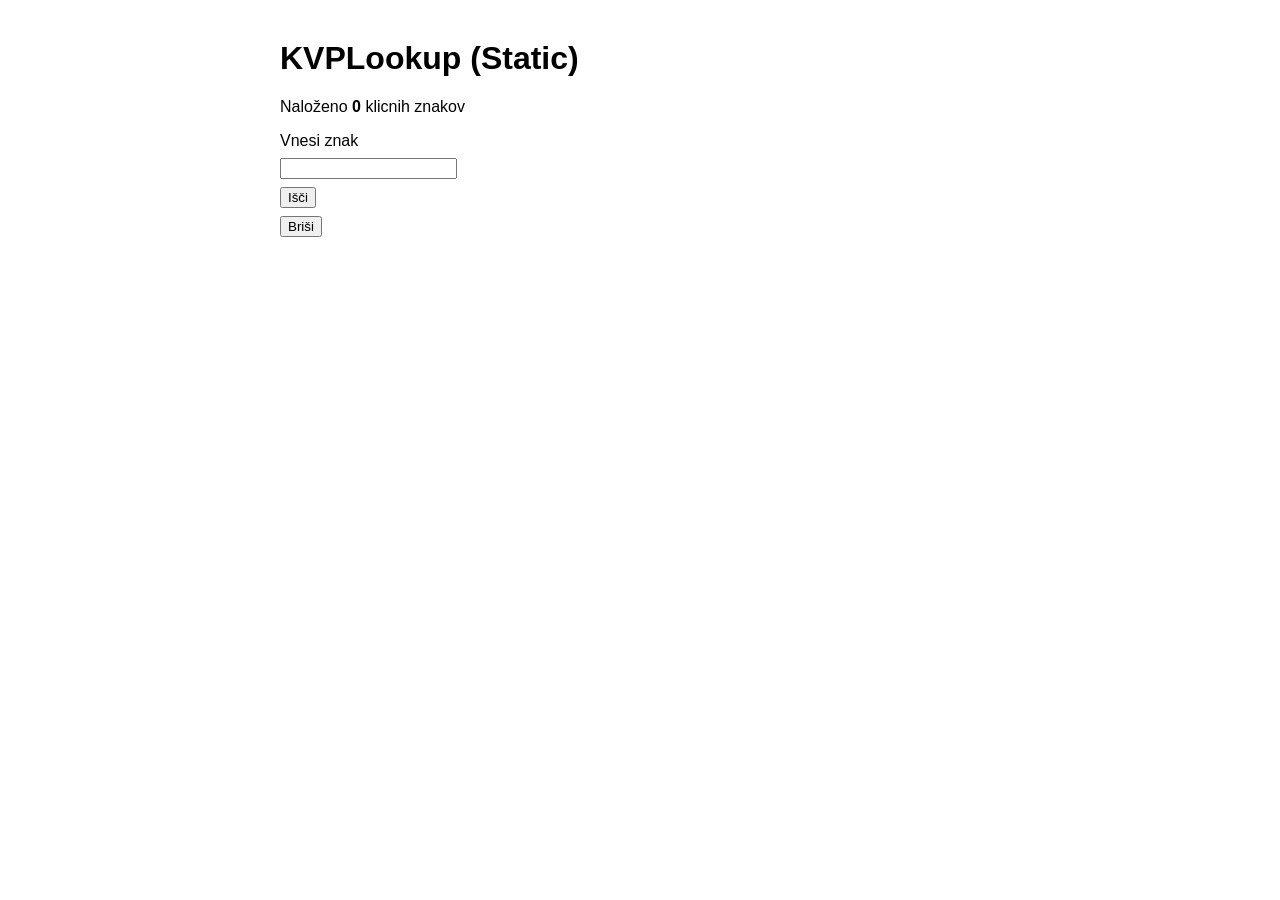
==== index.html @ 3e84bf03 "Fix HTML entity encoding in index.html" ====
<!doctype html>
<html lang="en">
<head>
  <meta charset="utf-8">
  <meta name="viewport" content="width=device-width,initial-scale=1">
  <title>KVP Lookup (Static)</title>
  <style>
    body { font-family: Arial, Helvetica, sans-serif; max-width: 720px; margin: 40px auto; padding: 0 16px; }
    label, input, button { display:block; margin: 8px 0; }
    .controls { margin-top: 8px; }
    .controls button { margin-right: 8px; }
    .result { margin-top: 16px; padding: 12px; border-radius:6px; }
    .found { background:#e6ffed; border:1px solid #b7f0c6; }
    .notfound { background:#fff0f0; border:1px solid #f1b2b2; }
    .small { font-size: 0.9rem; color: #555; }
  </style>
</head>
<body>
  <h1>KVPLookup (Static)</h1>
  <p clas="small">Naloženo <strong><span id="count">0</span></strong> klicnih znakov</p>

  <form id="lookupForm">
    <label for="callsign">Vnesi znak</label>
    <input id="callsign" name="callsign" autocomplete="off" required />
    <div class="controls">
      <button type="submit">Išči</button>
      <button type="button" id="clearBtn">Briši</button>
    </div>
  </form>

  <div id="output" aria-live="polite"></div>

  <script>
    // Load callsigns.json and build a lookup map
    const CALLSIGN_MAP = Object.create(null);
    async function loadCallsigns() {
      try {
        const res = await fetch('callsigns.json', {cache: 'no-store'});
        if (!res.ok) throw new Error('Failed to load callsigns.json: ' + res.status);
        const data = await res.json();
        data.forEach(item => {
          const cs = (item.callsign || '').trim().toUpperCase();
          if (cs) CALLSIGN_MAP[cs] = item.year;
        });
        // optionally signal ready
        const countEl = document.getElementById('count');
        if (countEl) countEl.TextContent = Object.keys(CALLSIGN_MAP).length.toString();
        console.log('Loaded', Object.keys(CALLSIGN_MAP).length, 'callsigns');
      } catch (err) {
        console.error(err);
        const output = document.getElementById('output');
        output.innerHTML = `<div class="result notfound">Unable to load callsigns.json: ${err.message}</div>`;
        const countEl = document.getElementById('count');
        if(countEl) countEl.textContent = '0';
      }
    }

    loadCallsigns();

    const form = document.getElementById('lookupForm');
    const output = document.getElementById('output');

    form.addEventListener('submit', (e) => {
      e.preventDefault();
      output.textContent = '';
      const cs = document.getElementById('callsign').value.trim();
      if (!cs) return;

      const lookup = cs.toUpperCase();
      let year = CALLSIGN_MAP[lookup];
      if (year === undefined) {
        // normalization: remove slashes and dashes
        const alt = lookup.replace(/\//g, '').replace(/-/g, '');
        year = CALLSIGN_MAP[alt];
      }

      if (year !== undefined) {
        output.innerHTML = `<div class="result found">Našel: <strong>${cs}</strong> — Letnica: <strong>${year}</strong></div>`;
      } else {
        output.innerHTML = `<div class="result notfound">Not Found: <strong>${cs}</strong></div>`;
      }
    });

    document.getElementById('clearBtn').addEventListener('click', function () {
      document.getElementById('callsign').value = '';
      output.textContent = '';
      document.getElementById('callsign').focus();
    });

    // If the page is opened with ?callsign=..., populate and lookup
    (function checkQuery() {
      try {
        const params = new URLSearchParams(location.search);
        const cs = params.get('callsign');
        if (cs) {
          document.getElementById('callsign').value = cs;
          // wait a tick to ensure map is loaded
          setTimeout(()=> document.getElementById('lookupForm').dispatchEvent(new Event('submit')) , 250);
        }
      } catch(e){/* ignore */}
    })();
  </script>
</body>
</html>
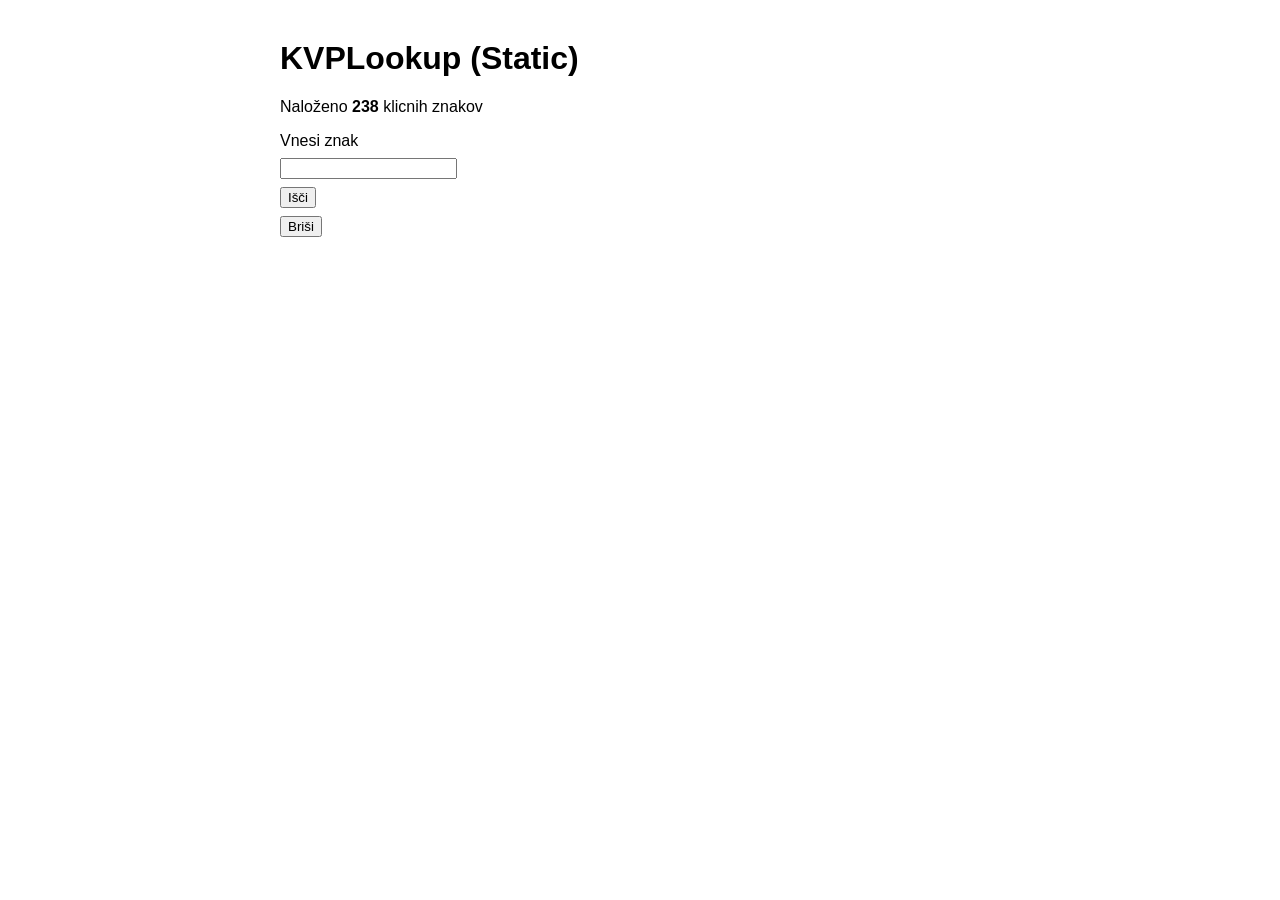
==== commit b0244243: "Fix HTML encoding issues in index.html" ====
--- a/index.html
+++ b/index.html
@@ -44,7 +44,7 @@
         });
         // optionally signal ready
         const countEl = document.getElementById('count');
-        if (countEl) countEl.TextContent = Object.keys(CALLSIGN_MAP).length.toString();
+        if (countEl) countEl.textContent = Object.keys(CALLSIGN_MAP).length;
         console.log('Loaded', Object.keys(CALLSIGN_MAP).length, 'callsigns');
       } catch (err) {
         console.error(err);
@@ -105,3 +105,4 @@
 
 
 
+
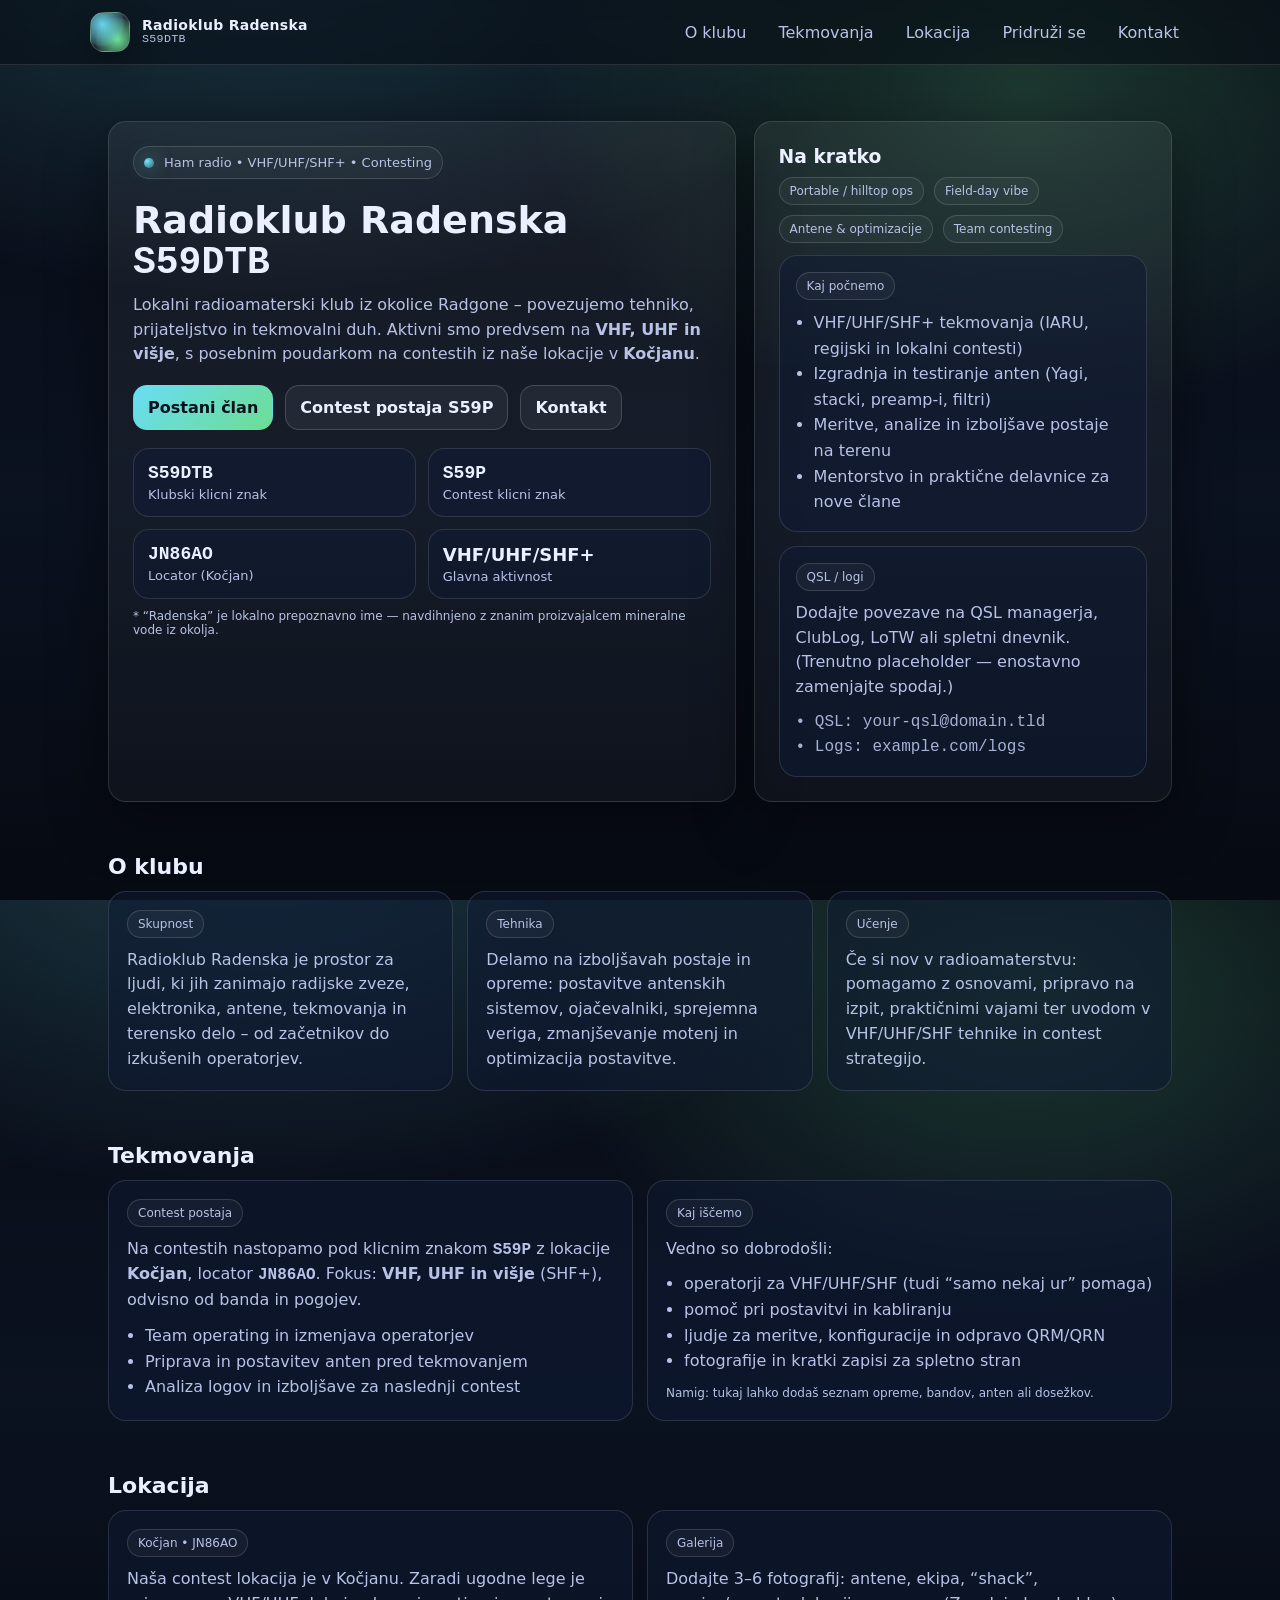
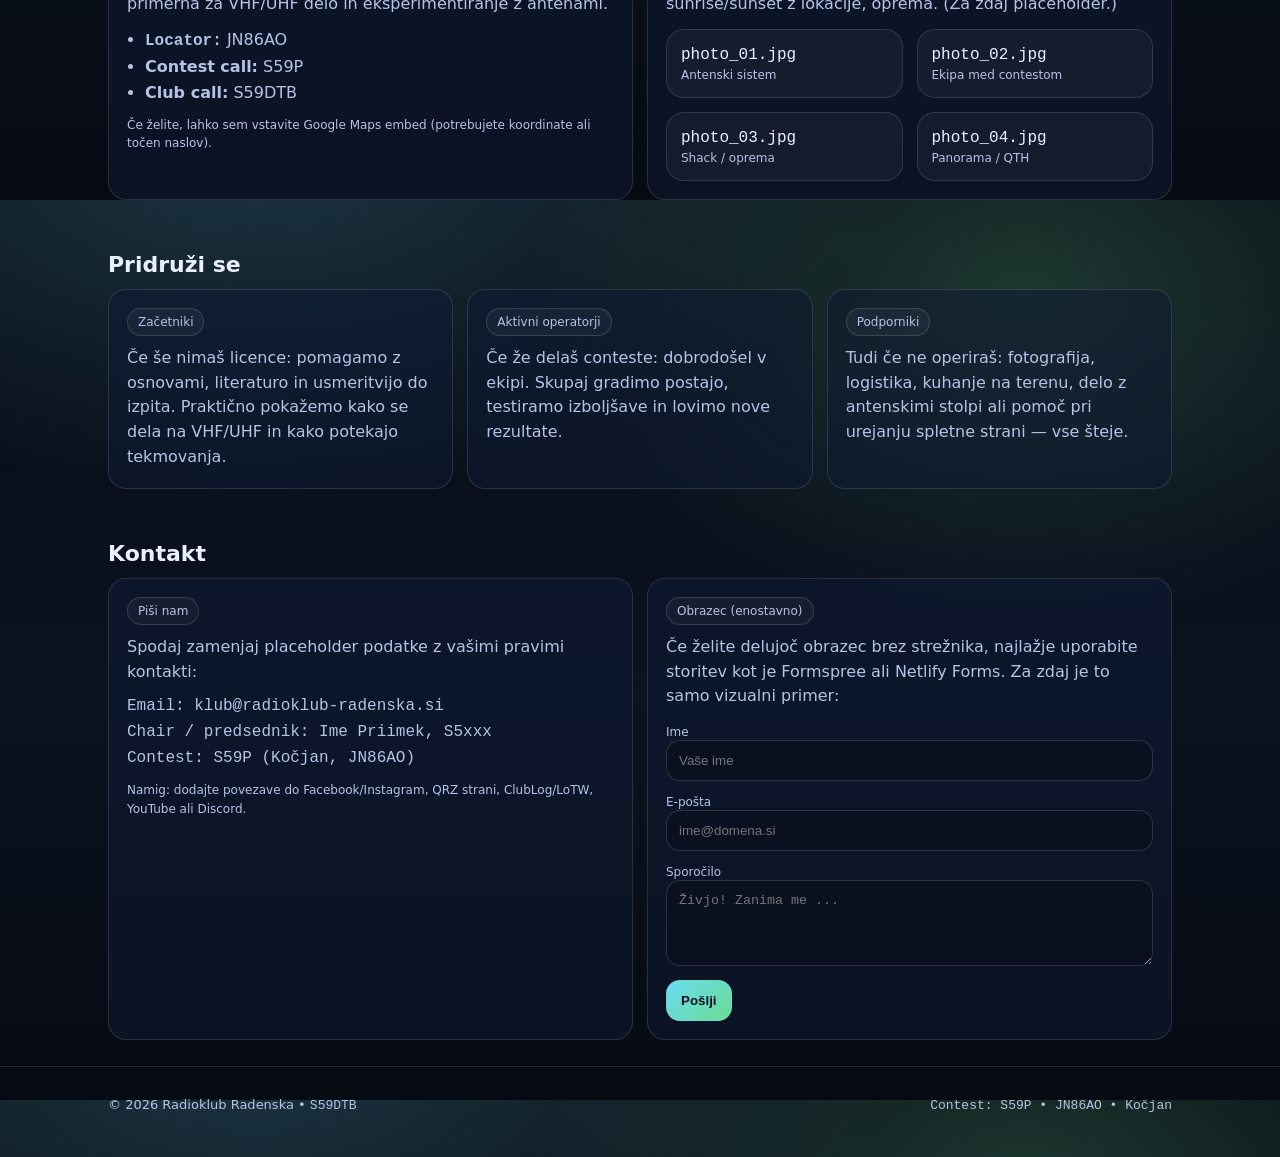
==== commit 29e23e01: "Create index.html for Radioklub Radenska Add a complete HTML structure for the Radioklub Radenska we" ====
--- a/index.html
+++ b/index.html
@@ -1,108 +1,473 @@
-<!doctype html>
-<html lang="en">
-<head>
-  <meta charset="utf-8">
-  <meta name="viewport" content="width=device-width,initial-scale=1">
-  <title>KVP Lookup (Static)</title>
-  <style>
-    body { font-family: Arial, Helvetica, sans-serif; max-width: 720px; margin: 40px auto; padding: 0 16px; }
-    label, input, button { display:block; margin: 8px 0; }
-    .controls { margin-top: 8px; }
-    .controls button { margin-right: 8px; }
-    .result { margin-top: 16px; padding: 12px; border-radius:6px; }
-    .found { background:#e6ffed; border:1px solid #b7f0c6; }
-    .notfound { background:#fff0f0; border:1px solid #f1b2b2; }
-    .small { font-size: 0.9rem; color: #555; }
-  </style>
-</head>
-<body>
-  <h1>KVPLookup (Static)</h1>
-  <p clas="small">Naloženo <strong><span id="count">0</span></strong> klicnih znakov</p>
-
-  <form id="lookupForm">
-    <label for="callsign">Vnesi znak</label>
-    <input id="callsign" name="callsign" autocomplete="off" required />
-    <div class="controls">
-      <button type="submit">Išči</button>
-      <button type="button" id="clearBtn">Briši</button>
-    </div>
-  </form>
-
-  <div id="output" aria-live="polite"></div>
-
-  <script>
-    // Load callsigns.json and build a lookup map
-    const CALLSIGN_MAP = Object.create(null);
-    async function loadCallsigns() {
-      try {
-        const res = await fetch('callsigns.json', {cache: 'no-store'});
-        if (!res.ok) throw new Error('Failed to load callsigns.json: ' + res.status);
-        const data = await res.json();
-        data.forEach(item => {
-          const cs = (item.callsign || '').trim().toUpperCase();
-          if (cs) CALLSIGN_MAP[cs] = item.year;
-        });
-        // optionally signal ready
-        const countEl = document.getElementById('count');
-        if (countEl) countEl.textContent = Object.keys(CALLSIGN_MAP).length;
-        console.log('Loaded', Object.keys(CALLSIGN_MAP).length, 'callsigns');
-      } catch (err) {
-        console.error(err);
-        const output = document.getElementById('output');
-        output.innerHTML = `<div class="result notfound">Unable to load callsigns.json: ${err.message}</div>`;
-        const countEl = document.getElementById('count');
-        if(countEl) countEl.textContent = '0';
-      }
-    }
-
-    loadCallsigns();
-
-    const form = document.getElementById('lookupForm');
-    const output = document.getElementById('output');
-
-    form.addEventListener('submit', (e) => {
-      e.preventDefault();
-      output.textContent = '';
-      const cs = document.getElementById('callsign').value.trim();
-      if (!cs) return;
-
-      const lookup = cs.toUpperCase();
-      let year = CALLSIGN_MAP[lookup];
-      if (year === undefined) {
-        // normalization: remove slashes and dashes
-        const alt = lookup.replace(/\//g, '').replace(/-/g, '');
-        year = CALLSIGN_MAP[alt];
-      }
-
-      if (year !== undefined) {
-        output.innerHTML = `<div class="result found">Našel: <strong>${cs}</strong> — Letnica: <strong>${year}</strong></div>`;
-      } else {
-        output.innerHTML = `<div class="result notfound">Not Found: <strong>${cs}</strong></div>`;
-      }
-    });
-
-    document.getElementById('clearBtn').addEventListener('click', function () {
-      document.getElementById('callsign').value = '';
-      output.textContent = '';
-      document.getElementById('callsign').focus();
-    });
-
-    // If the page is opened with ?callsign=..., populate and lookup
-    (function checkQuery() {
-      try {
-        const params = new URLSearchParams(location.search);
-        const cs = params.get('callsign');
-        if (cs) {
-          document.getElementById('callsign').value = cs;
-          // wait a tick to ensure map is loaded
-          setTimeout(()=> document.getElementById('lookupForm').dispatchEvent(new Event('submit')) , 250);
-        }
-      } catch(e){/* ignore */}
-    })();
-  </script>
-</body>
-</html>
-
-
-
-
+<!doctype html>
+<html lang="sl">
+<head>
+  <meta charset="utf-8" />
+  <meta name="viewport" content="width=device-width,initial-scale=1" />
+  <meta name="description" content="Radioklub Radenska (S59DTB) – VHF/UHF/SHF+ contesting from Kočjan. Contest call: S59P, locator JN86AO." />
+  <title>Radioklub Radenska – S59DTB</title>
+
+  <style>
+    :root{
+      --bg:#0b1220;
+      --card:#0f1a33;
+      --text:#eaf0ff;
+      --muted:#b8c2e6;
+      --accent:#6ee7ff;
+      --accent2:#7cffa5;
+      --line:rgba(255,255,255,.12);
+      --shadow: 0 18px 60px rgba(0,0,0,.45);
+      --radius: 18px;
+      --max: 1100px;
+    }
+    *{box-sizing:border-box}
+    html,body{height:100%}
+    body{
+      margin:0;
+      font-family: ui-sans-serif, system-ui, -apple-system, Segoe UI, Roboto, Helvetica, Arial, "Apple Color Emoji","Segoe UI Emoji";
+      color:var(--text);
+      background:
+        radial-gradient(1200px 700px at 20% -10%, rgba(110,231,255,.22), transparent 55%),
+        radial-gradient(900px 600px at 80% 10%, rgba(124,255,165,.18), transparent 55%),
+        linear-gradient(180deg, #070b14 0%, var(--bg) 55%, #060a12 100%);
+    }
+    a{color:inherit}
+    .wrap{max-width:var(--max); margin:0 auto; padding:0 18px}
+    .nav{
+      position:sticky; top:0; z-index:50;
+      backdrop-filter: blur(10px);
+      background: rgba(7,11,20,.55);
+      border-bottom:1px solid var(--line);
+    }
+    .nav-inner{
+      display:flex; align-items:center; justify-content:space-between;
+      gap:14px; padding:12px 0;
+    }
+    .brand{
+      display:flex; align-items:center; gap:12px; text-decoration:none;
+    }
+    .logo{
+      width:40px; height:40px; border-radius:14px;
+      background:
+        radial-gradient(circle at 30% 30%, rgba(110,231,255,.9), rgba(110,231,255,.15) 55%, transparent 60%),
+        radial-gradient(circle at 70% 70%, rgba(124,255,165,.85), rgba(124,255,165,.12) 55%, transparent 60%),
+        linear-gradient(140deg, rgba(255,255,255,.14), rgba(255,255,255,.04));
+      border:1px solid rgba(255,255,255,.16);
+      box-shadow: 0 10px 30px rgba(0,0,0,.35);
+    }
+    .brand h1{
+      font-size:14px; margin:0; letter-spacing:.3px; line-height:1.15;
+    }
+    .brand small{display:block; color:var(--muted); font-weight:500}
+    .links{display:flex; gap:10px; flex-wrap:wrap; justify-content:flex-end}
+    .links a{
+      text-decoration:none; color:var(--muted);
+      padding:8px 10px; border-radius:12px;
+      border:1px solid transparent;
+    }
+    .links a:hover{color:var(--text); border-color:rgba(255,255,255,.12); background:rgba(255,255,255,.04)}
+
+    .hero{padding:56px 0 26px}
+    .hero-grid{
+      display:grid; grid-template-columns: 1.2fr .8fr; gap:18px; align-items:stretch;
+    }
+    @media (max-width: 900px){ .hero-grid{grid-template-columns:1fr} }
+    .hero-card{
+      background: linear-gradient(180deg, rgba(255,255,255,.06), rgba(255,255,255,.03));
+      border:1px solid rgba(255,255,255,.12);
+      border-radius: var(--radius);
+      box-shadow: var(--shadow);
+      padding:24px;
+    }
+    .kicker{
+      display:inline-flex; gap:10px; align-items:center;
+      font-size:13px; color:var(--muted);
+      padding:8px 10px; border-radius:999px;
+      border:1px solid rgba(255,255,255,.14);
+      background:rgba(255,255,255,.04);
+      margin-bottom:12px;
+    }
+    .dot{
+      width:10px; height:10px; border-radius:999px;
+      background: radial-gradient(circle at 30% 30%, var(--accent), rgba(110,231,255,.25));
+      box-shadow: 0 0 18px rgba(110,231,255,.55);
+    }
+    .hero h2{font-size:38px; margin:10px 0 10px; line-height:1.05}
+    @media (max-width: 520px){ .hero h2{font-size:32px} }
+    .hero p{color:var(--muted); font-size:16px; line-height:1.55; margin:0 0 18px}
+    .cta{
+      display:flex; gap:12px; flex-wrap:wrap; margin-top:8px;
+    }
+    .btn{
+      display:inline-flex; align-items:center; justify-content:center;
+      gap:10px; padding:12px 14px; border-radius:14px;
+      border:1px solid rgba(255,255,255,.16);
+      background:rgba(255,255,255,.06);
+      color:var(--text); text-decoration:none;
+      font-weight:650;
+    }
+    .btn:hover{background:rgba(255,255,255,.10)}
+    .btn.primary{
+      background: linear-gradient(135deg, rgba(110,231,255,.95), rgba(124,255,165,.85));
+      color:#07101e;
+      border-color: transparent;
+    }
+    .btn.primary:hover{filter:brightness(1.02)}
+    .stats{
+      display:grid; grid-template-columns: repeat(2,1fr); gap:12px; margin-top:18px;
+    }
+    .stat{
+      border:1px solid rgba(255,255,255,.12);
+      background:rgba(15,26,51,.55);
+      border-radius: 16px;
+      padding:14px;
+    }
+    .stat b{display:block; font-size:18px}
+    .stat span{display:block; color:var(--muted); font-size:13px; margin-top:4px}
+
+    .section{padding:26px 0}
+    .section h3{margin:0 0 12px; font-size:22px}
+    .grid{
+      display:grid; grid-template-columns: repeat(3,1fr); gap:14px;
+    }
+    @media (max-width: 900px){ .grid{grid-template-columns:1fr} }
+    .card{
+      background: rgba(15,26,51,.55);
+      border:1px solid rgba(255,255,255,.12);
+      border-radius: var(--radius);
+      padding:18px;
+    }
+    .card p{color:var(--muted); margin:10px 0 0; line-height:1.55}
+    .pill{
+      display:inline-block;
+      padding:6px 10px; border-radius:999px;
+      border:1px solid rgba(255,255,255,.14);
+      background:rgba(255,255,255,.04);
+      font-size:12px; color:var(--muted);
+    }
+
+    .split{
+      display:grid; grid-template-columns: 1fr 1fr; gap:14px;
+    }
+    @media (max-width: 900px){ .split{grid-template-columns:1fr} }
+
+    .list{margin:10px 0 0; padding:0 0 0 18px; color:var(--muted); line-height:1.6}
+    .footer{
+      padding:30px 0 44px;
+      border-top:1px solid var(--line);
+      color:var(--muted);
+      font-size:13px;
+    }
+    .mono{font-family: ui-monospace, SFMono-Regular, Menlo, Monaco, Consolas, "Liberation Mono", "Courier New", monospace}
+    .note{font-size:12px; color:var(--muted); margin-top:10px}
+    .badge-row{display:flex; gap:10px; flex-wrap:wrap; margin-top:10px}
+  </style>
+</head>
+
+<body>
+  <header class="nav">
+    <div class="wrap nav-inner">
+      <a class="brand" href="#top" aria-label="Radioklub Radenska">
+        <div class="logo" aria-hidden="true"></div>
+        <div>
+          <h1>Radioklub Radenska <small class="mono">S59DTB</small></h1>
+        </div>
+      </a>
+      <nav class="links" aria-label="Glavna navigacija">
+        <a href="#about">O klubu</a>
+        <a href="#contesting">Tekmovanja</a>
+        <a href="#location">Lokacija</a>
+        <a href="#join">Pridruži se</a>
+        <a href="#contact">Kontakt</a>
+      </nav>
+    </div>
+  </header>
+
+  <main id="top">
+    <!-- HERO -->
+    <section class="hero">
+      <div class="wrap hero-grid">
+        <div class="hero-card">
+          <div class="kicker"><span class="dot" aria-hidden="true"></span> Ham radio • VHF/UHF/SHF+ • Contesting</div>
+          <h2>Radioklub Radenska <span class="mono">S59DTB</span></h2>
+          <p>
+            Lokalni radioamaterski klub iz okolice Radgone – povezujemo tehniko, prijateljstvo in tekmovalni duh.
+            Aktivni smo predvsem na <b>VHF, UHF in višje</b>, s posebnim poudarkom na contestih iz naše lokacije v <b>Kočjanu</b>.
+          </p>
+          <div class="cta">
+            <a class="btn primary" href="#join">Postani član</a>
+            <a class="btn" href="#contesting">Contest postaja S59P</a>
+            <a class="btn" href="#contact">Kontakt</a>
+          </div>
+
+          <div class="stats" role="list" aria-label="Osnovne informacije">
+            <div class="stat" role="listitem">
+              <b class="mono">S59DTB</b>
+              <span>Klubski klicni znak</span>
+            </div>
+            <div class="stat" role="listitem">
+              <b class="mono">S59P</b>
+              <span>Contest klicni znak</span>
+            </div>
+            <div class="stat" role="listitem">
+              <b class="mono">JN86AO</b>
+              <span>Locator (Kočjan)</span>
+            </div>
+            <div class="stat" role="listitem">
+              <b>VHF/UHF/SHF+</b>
+              <span>Glavna aktivnost</span>
+            </div>
+          </div>
+
+          <div class="note">
+            * “Radenska” je lokalno prepoznavno ime — navdihnjeno z znanim proizvajalcem mineralne vode iz okolja.
+          </div>
+        </div>
+
+        <aside class="hero-card">
+          <h3 style="margin:0 0 8px;">Na kratko</h3>
+          <div class="badge-row">
+            <span class="pill">Portable / hilltop ops</span>
+            <span class="pill">Field-day vibe</span>
+            <span class="pill">Antene &amp; optimizacije</span>
+            <span class="pill">Team contesting</span>
+          </div>
+
+          <div style="height:12px"></div>
+
+          <div class="card" style="padding:16px">
+            <span class="pill">Kaj počnemo</span>
+            <ul class="list">
+              <li>VHF/UHF/SHF+ tekmovanja (IARU, regijski in lokalni contesti)</li>
+              <li>Izgradnja in testiranje anten (Yagi, stacki, preamp-i, filtri)</li>
+              <li>Meritve, analize in izboljšave postaje na terenu</li>
+              <li>Mentorstvo in praktične delavnice za nove člane</li>
+            </ul>
+          </div>
+
+          <div style="height:14px"></div>
+
+          <div class="card" style="padding:16px">
+            <span class="pill">QSL / logi</span>
+            <p style="margin-top:10px">
+              Dodajte povezave na QSL managerja, ClubLog, LoTW ali spletni dnevnik.
+              (Trenutno placeholder — enostavno zamenjajte spodaj.)
+            </p>
+            <p class="mono" style="margin:10px 0 0; opacity:.9">
+              • QSL: your-qsl@domain.tld<br/>
+              • Logs: example.com/logs
+            </p>
+          </div>
+        </aside>
+      </div>
+    </section>
+
+    <!-- ABOUT -->
+    <section class="section" id="about">
+      <div class="wrap">
+        <h3>O klubu</h3>
+        <div class="grid">
+          <div class="card">
+            <span class="pill">Skupnost</span>
+            <p>
+              Radioklub Radenska je prostor za ljudi, ki jih zanimajo radijske zveze,
+              elektronika, antene, tekmovanja in terensko delo – od začetnikov do izkušenih operatorjev.
+            </p>
+          </div>
+          <div class="card">
+            <span class="pill">Tehnika</span>
+            <p>
+              Delamo na izboljšavah postaje in opreme: postavitve antenskih sistemov,
+              ojačevalniki, sprejemna veriga, zmanjševanje motenj in optimizacija postavitve.
+            </p>
+          </div>
+          <div class="card">
+            <span class="pill">Učenje</span>
+            <p>
+              Če si nov v radioamaterstvu: pomagamo z osnovami, pripravo na izpit,
+              praktičnimi vajami ter uvodom v VHF/UHF/SHF tehnike in contest strategijo.
+            </p>
+          </div>
+        </div>
+      </div>
+    </section>
+
+    <!-- CONTESTING -->
+    <section class="section" id="contesting">
+      <div class="wrap">
+        <h3>Tekmovanja</h3>
+        <div class="split">
+          <div class="card">
+            <span class="pill">Contest postaja</span>
+            <p style="margin-top:10px">
+              Na contestih nastopamo pod klicnim znakom <b class="mono">S59P</b> z lokacije <b>Kočjan</b>,
+              locator <b class="mono">JN86AO</b>. Fokus: <b>VHF, UHF in višje</b> (SHF+), odvisno od banda in pogojev.
+            </p>
+            <ul class="list">
+              <li>Team operating in izmenjava operatorjev</li>
+              <li>Priprava in postavitev anten pred tekmovanjem</li>
+              <li>Analiza logov in izboljšave za naslednji contest</li>
+            </ul>
+          </div>
+          <div class="card">
+            <span class="pill">Kaj iščemo</span>
+            <p style="margin-top:10px">
+              Vedno so dobrodošli:
+            </p>
+            <ul class="list">
+              <li>operatorji za VHF/UHF/SHF (tudi “samo nekaj ur” pomaga)</li>
+              <li>pomoč pri postavitvi in kabliranju</li>
+              <li>ljudje za meritve, konfiguracije in odpravo QRM/QRN</li>
+              <li>fotografije in kratki zapisi za spletno stran</li>
+            </ul>
+            <p class="note">Namig: tukaj lahko dodaš seznam opreme, bandov, anten ali dosežkov.</p>
+          </div>
+        </div>
+      </div>
+    </section>
+
+    <!-- LOCATION -->
+    <section class="section" id="location">
+      <div class="wrap">
+        <h3>Lokacija</h3>
+        <div class="split">
+          <div class="card">
+            <span class="pill">Kočjan • JN86AO</span>
+            <p style="margin-top:10px">
+              Naša contest lokacija je v Kočjanu. Zaradi ugodne lege je primerna za VHF/UHF delo
+              in eksperimentiranje z antenami.
+            </p>
+            <ul class="list">
+              <li><b class="mono">Locator:</b> JN86AO</li>
+              <li><b>Contest call:</b> S59P</li>
+              <li><b>Club call:</b> S59DTB</li>
+            </ul>
+            <p class="note">
+              Če želite, lahko sem vstavite Google Maps embed (potrebujete koordinate ali točen naslov).
+            </p>
+          </div>
+          <div class="card">
+            <span class="pill">Galerija</span>
+            <p style="margin-top:10px">
+              Dodajte 3–6 fotografij: antene, ekipa, “shack”, sunrise/sunset z lokacije, oprema.
+              (Za zdaj placeholder.)
+            </p>
+            <div class="grid" style="grid-template-columns:repeat(2,1fr); margin-top:12px">
+              <div class="card" style="padding:14px; background:rgba(255,255,255,.04)">
+                <span class="mono">photo_01.jpg</span><br><span class="note">Antenski sistem</span>
+              </div>
+              <div class="card" style="padding:14px; background:rgba(255,255,255,.04)">
+                <span class="mono">photo_02.jpg</span><br><span class="note">Ekipa med contestom</span>
+              </div>
+              <div class="card" style="padding:14px; background:rgba(255,255,255,.04)">
+                <span class="mono">photo_03.jpg</span><br><span class="note">Shack / oprema</span>
+              </div>
+              <div class="card" style="padding:14px; background:rgba(255,255,255,.04)">
+                <span class="mono">photo_04.jpg</span><br><span class="note">Panorama / QTH</span>
+              </div>
+            </div>
+          </div>
+        </div>
+      </div>
+    </section>
+
+    <!-- JOIN -->
+    <section class="section" id="join">
+      <div class="wrap">
+        <h3>Pridruži se</h3>
+        <div class="grid">
+          <div class="card">
+            <span class="pill">Začetniki</span>
+            <p>
+              Če še nimaš licence: pomagamo z osnovami, literaturo in usmeritvijo do izpita.
+              Praktično pokažemo kako se dela na VHF/UHF in kako potekajo tekmovanja.
+            </p>
+          </div>
+          <div class="card">
+            <span class="pill">Aktivni operatorji</span>
+            <p>
+              Če že delaš conteste: dobrodošel v ekipi. Skupaj gradimo postajo,
+              testiramo izboljšave in lovimo nove rezultate.
+            </p>
+          </div>
+          <div class="card">
+            <span class="pill">Podporniki</span>
+            <p>
+              Tudi če ne operiraš: fotografija, logistika, kuhanje na terenu, delo z antenskimi stolpi
+              ali pomoč pri urejanju spletne strani — vse šteje.
+            </p>
+          </div>
+        </div>
+      </div>
+    </section>
+
+    <!-- CONTACT -->
+    <section class="section" id="contact">
+      <div class="wrap">
+        <h3>Kontakt</h3>
+        <div class="split">
+          <div class="card">
+            <span class="pill">Piši nam</span>
+            <p style="margin-top:10px">
+              Spodaj zamenjaj placeholder podatke z vašimi pravimi kontakti:
+            </p>
+            <p class="mono" style="margin:10px 0 0; line-height:1.6">
+              Email: klub@radioklub-radenska.si<br/>
+              Chair / predsednik: Ime Priimek, <span class="mono">S5xxx</span><br/>
+              Contest: <span class="mono">S59P</span> (Kočjan, <span class="mono">JN86AO</span>)
+            </p>
+            <p class="note">
+              Namig: dodajte povezave do Facebook/Instagram, QRZ strani, ClubLog/LoTW, YouTube ali Discord.
+            </p>
+          </div>
+          <div class="card">
+            <span class="pill">Obrazec (enostavno)</span>
+            <p style="margin-top:10px">
+              Če želite delujoč obrazec brez strežnika, najlažje uporabite storitev kot je Formspree ali
+              Netlify Forms. Za zdaj je to samo vizualni primer:
+            </p>
+
+            <form onsubmit="event.preventDefault(); alert('Demo obrazec – poveži na Formspree/Netlify.');"
+                  style="margin-top:12px; display:grid; gap:10px;">
+              <label>
+                <span class="note">Ime</span>
+                <input required name="name" placeholder="Vaše ime"
+                  style="width:100%; padding:12px 12px; border-radius:14px; border:1px solid rgba(255,255,255,.14); background:rgba(0,0,0,.18); color:var(--text);" />
+              </label>
+              <label>
+                <span class="note">E-pošta</span>
+                <input required type="email" name="email" placeholder="ime@domena.si"
+                  style="width:100%; padding:12px 12px; border-radius:14px; border:1px solid rgba(255,255,255,.14); background:rgba(0,0,0,.18); color:var(--text);" />
+              </label>
+              <label>
+                <span class="note">Sporočilo</span>
+                <textarea required name="msg" rows="4" placeholder="Živjo! Zanima me ..."
+                  style="width:100%; padding:12px 12px; border-radius:14px; border:1px solid rgba(255,255,255,.14); background:rgba(0,0,0,.18); color:var(--text); resize:vertical"></textarea>
+              </label>
+              <button class="btn primary" type="submit" style="cursor:pointer; width:fit-content">
+                Pošlji
+              </button>
+            </form>
+          </div>
+        </div>
+      </div>
+    </section>
+
+    <footer class="footer">
+      <div class="wrap">
+        <div style="display:flex; gap:10px; flex-wrap:wrap; align-items:center; justify-content:space-between">
+          <div>
+            © <span id="y"></span> Radioklub Radenska • <span class="mono">S59DTB</span>
+          </div>
+          <div class="mono">
+            Contest: S59P • JN86AO • Kočjan
+          </div>
+        </div>
+      </div>
+    </footer>
+  </main>
+
+  <script>
+    document.getElementById("y").textContent = new Date().getFullYear();
+  </script>
+</body>
+</html>
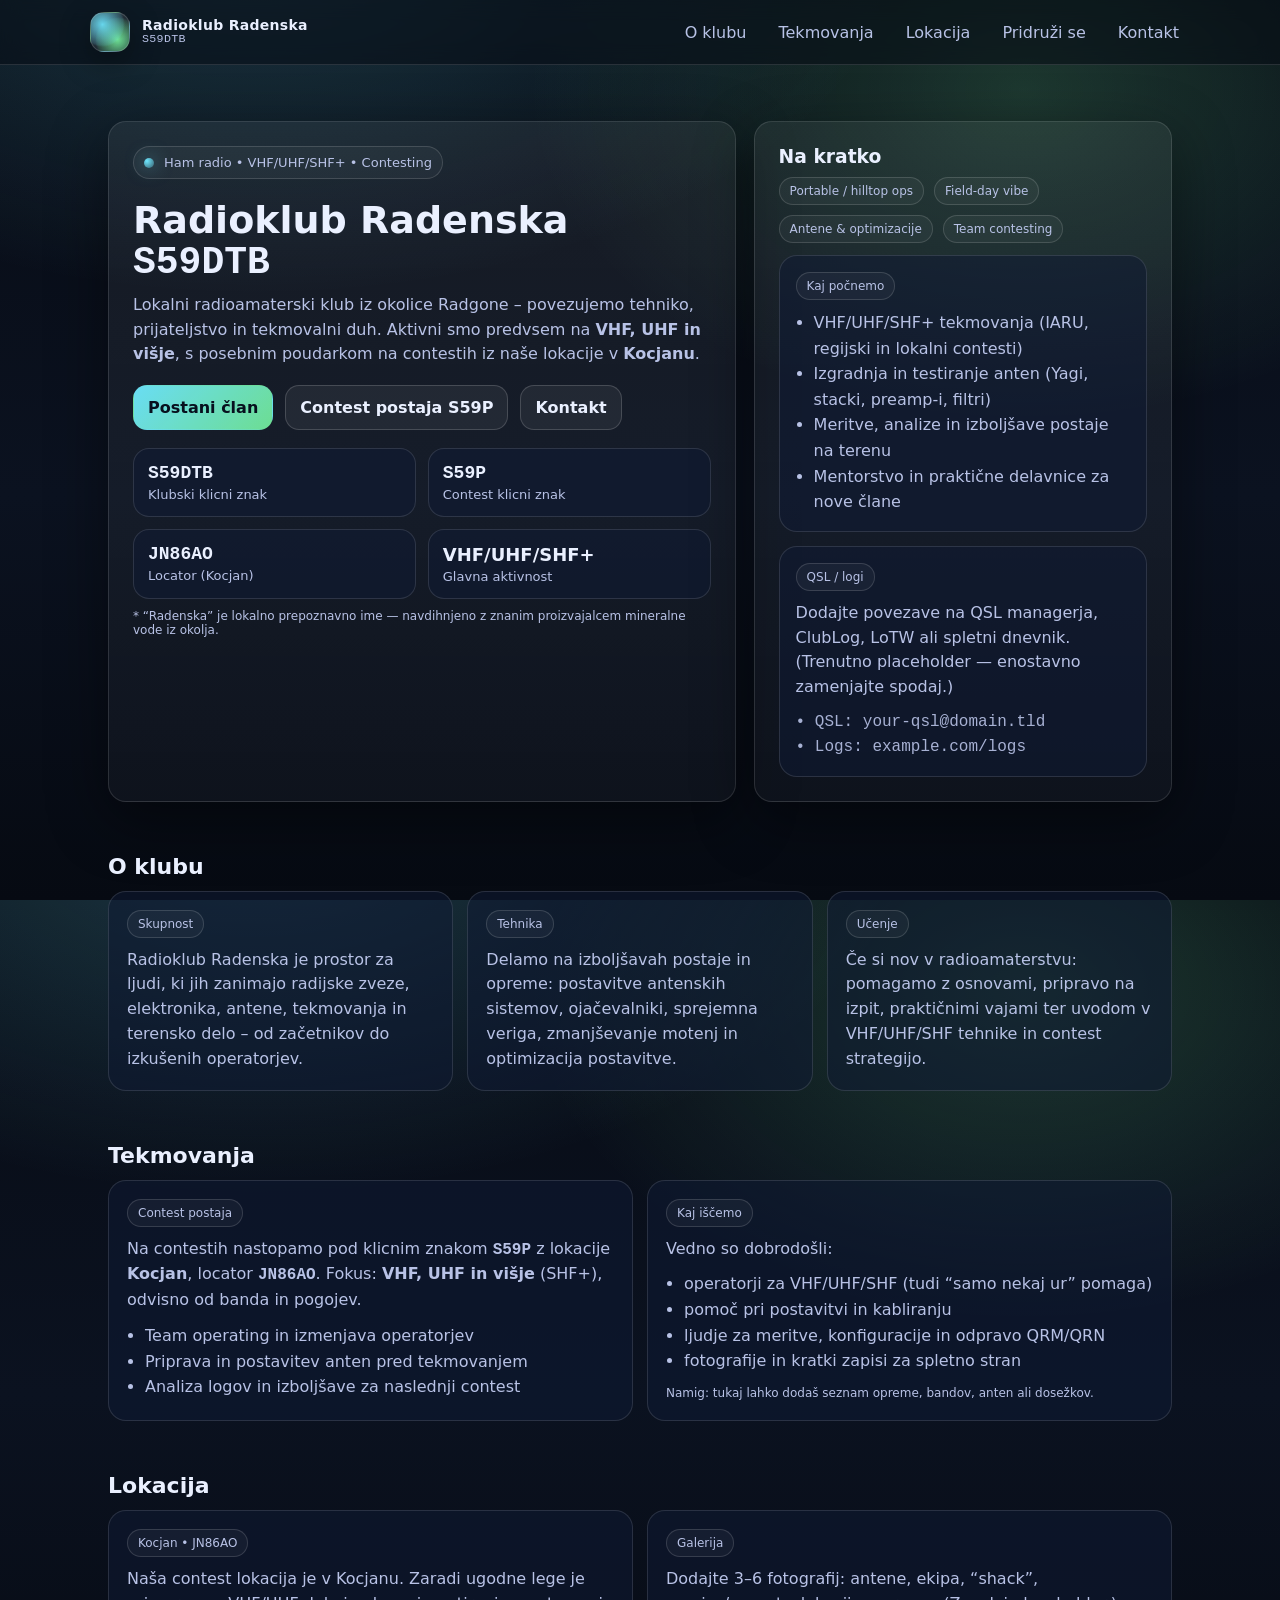
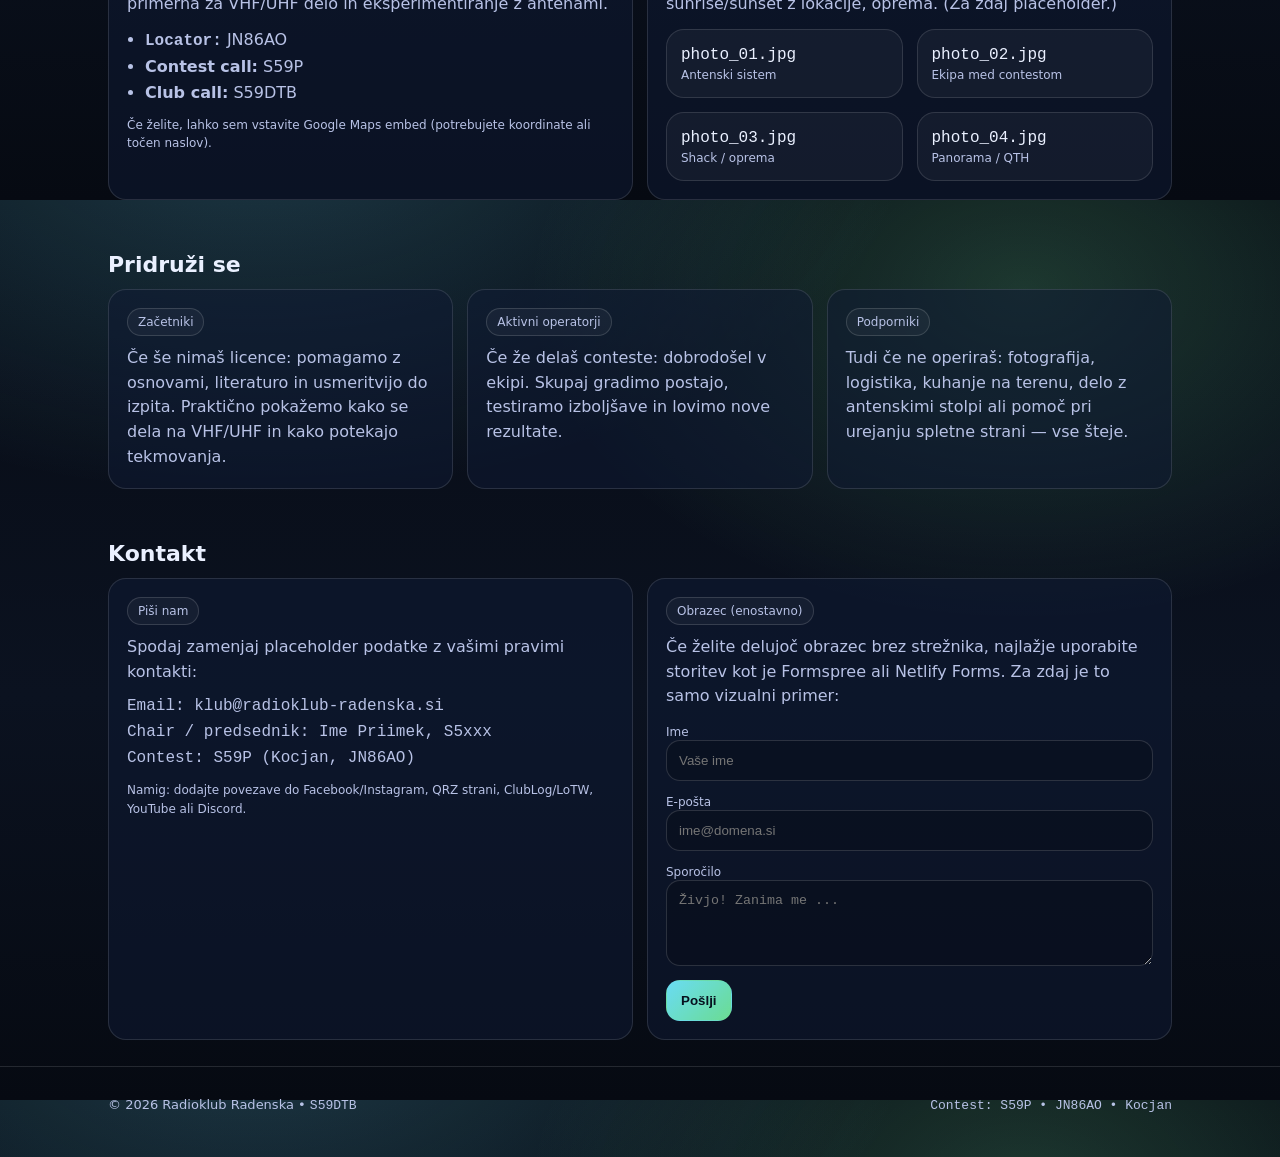
==== commit 2082fd3c: "Correct spelling of 'Kočjan' to 'Kocjan' Updated instances of 'Kočjan' to 'Kocjan' for consistency." ====
--- a/index.html
+++ b/index.html
@@ -3,7 +3,7 @@
 <head>
   <meta charset="utf-8" />
   <meta name="viewport" content="width=device-width,initial-scale=1" />
-  <meta name="description" content="Radioklub Radenska (S59DTB) – VHF/UHF/SHF+ contesting from Kočjan. Contest call: S59P, locator JN86AO." />
+  <meta name="description" content="Radioklub Radenska (S59DTB) – VHF/UHF/SHF+ contesting from Kocjan. Contest call: S59P, locator JN86AO." />
   <title>Radioklub Radenska – S59DTB</title>
 
   <style>
@@ -191,7 +191,7 @@
           <h2>Radioklub Radenska <span class="mono">S59DTB</span></h2>
           <p>
             Lokalni radioamaterski klub iz okolice Radgone – povezujemo tehniko, prijateljstvo in tekmovalni duh.
-            Aktivni smo predvsem na <b>VHF, UHF in višje</b>, s posebnim poudarkom na contestih iz naše lokacije v <b>Kočjanu</b>.
+            Aktivni smo predvsem na <b>VHF, UHF in višje</b>, s posebnim poudarkom na contestih iz naše lokacije v <b>Kocjanu</b>.
           </p>
           <div class="cta">
             <a class="btn primary" href="#join">Postani član</a>
@@ -210,7 +210,7 @@
             </div>
             <div class="stat" role="listitem">
               <b class="mono">JN86AO</b>
-              <span>Locator (Kočjan)</span>
+              <span>Locator (Kocjan)</span>
             </div>
             <div class="stat" role="listitem">
               <b>VHF/UHF/SHF+</b>
@@ -299,7 +299,7 @@
           <div class="card">
             <span class="pill">Contest postaja</span>
             <p style="margin-top:10px">
-              Na contestih nastopamo pod klicnim znakom <b class="mono">S59P</b> z lokacije <b>Kočjan</b>,
+              Na contestih nastopamo pod klicnim znakom <b class="mono">S59P</b> z lokacije <b>Kocjan</b>,
               locator <b class="mono">JN86AO</b>. Fokus: <b>VHF, UHF in višje</b> (SHF+), odvisno od banda in pogojev.
             </p>
             <ul class="list">
@@ -331,9 +331,9 @@
         <h3>Lokacija</h3>
         <div class="split">
           <div class="card">
-            <span class="pill">Kočjan • JN86AO</span>
-            <p style="margin-top:10px">
-              Naša contest lokacija je v Kočjanu. Zaradi ugodne lege je primerna za VHF/UHF delo
+            <span class="pill">Kocjan • JN86AO</span>
+            <p style="margin-top:10px">
+              Naša contest lokacija je v Kocjanu. Zaradi ugodne lege je primerna za VHF/UHF delo
               in eksperimentiranje z antenami.
             </p>
             <ul class="list">
@@ -413,7 +413,7 @@
             <p class="mono" style="margin:10px 0 0; line-height:1.6">
               Email: klub@radioklub-radenska.si<br/>
               Chair / predsednik: Ime Priimek, <span class="mono">S5xxx</span><br/>
-              Contest: <span class="mono">S59P</span> (Kočjan, <span class="mono">JN86AO</span>)
+              Contest: <span class="mono">S59P</span> (Kocjan, <span class="mono">JN86AO</span>)
             </p>
             <p class="note">
               Namig: dodajte povezave do Facebook/Instagram, QRZ strani, ClubLog/LoTW, YouTube ali Discord.
@@ -459,7 +459,7 @@
             © <span id="y"></span> Radioklub Radenska • <span class="mono">S59DTB</span>
           </div>
           <div class="mono">
-            Contest: S59P • JN86AO • Kočjan
+            Contest: S59P • JN86AO • Kocjan
           </div>
         </div>
       </div>
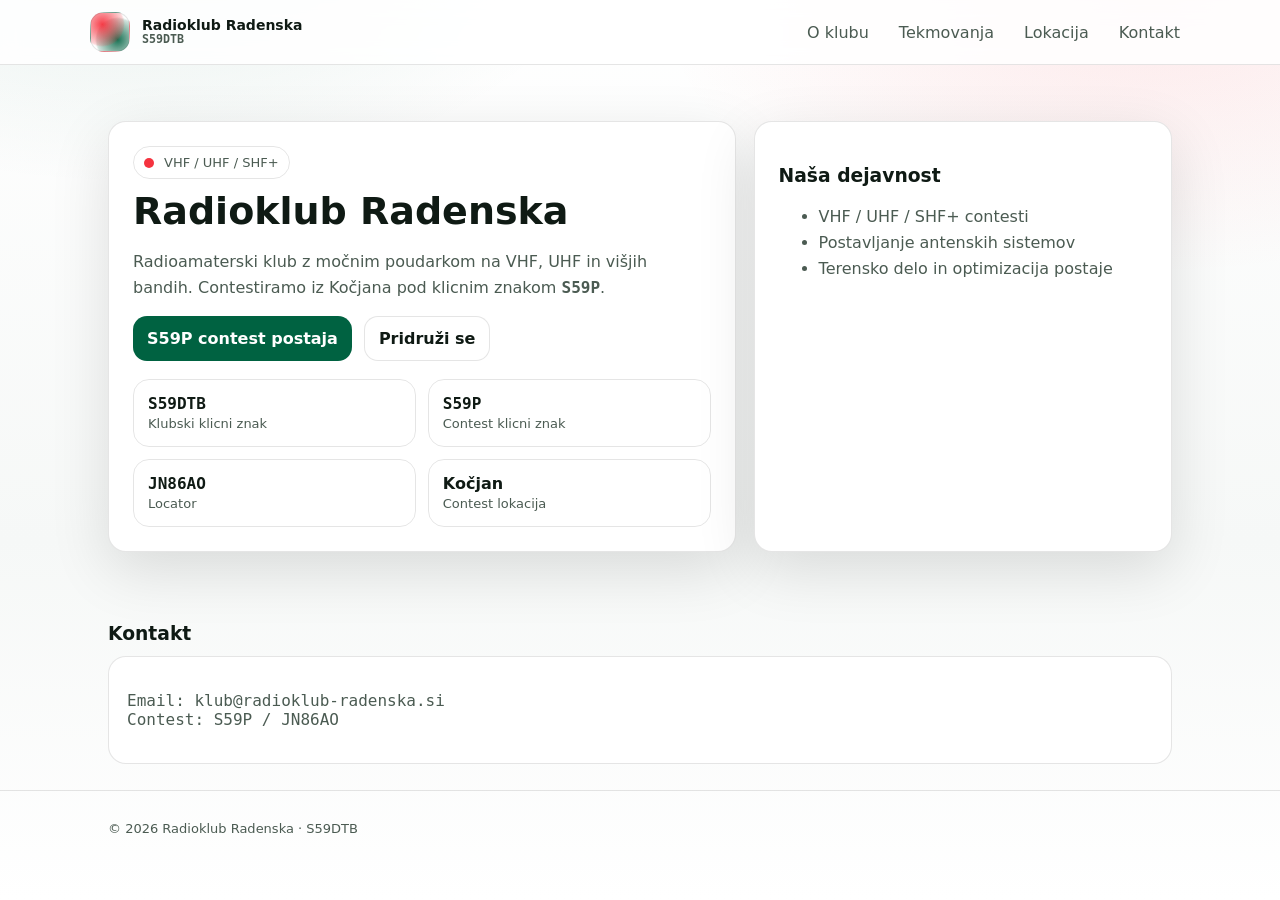
==== commit b4cfce2a: "Refactor index.html and link external stylesheet Updated HTML structure and linked external CSS file" ====
--- a/index.html
+++ b/index.html
@@ -1,473 +1,87 @@
 <!doctype html>
 <html lang="sl">
 <head>
-  <meta charset="utf-8" />
-  <meta name="viewport" content="width=device-width,initial-scale=1" />
-  <meta name="description" content="Radioklub Radenska (S59DTB) – VHF/UHF/SHF+ contesting from Kocjan. Contest call: S59P, locator JN86AO." />
+  <meta charset="utf-8">
+  <meta name="viewport" content="width=device-width,initial-scale=1">
   <title>Radioklub Radenska – S59DTB</title>
 
-  <style>
-    :root{
-      --bg:#0b1220;
-      --card:#0f1a33;
-      --text:#eaf0ff;
-      --muted:#b8c2e6;
-      --accent:#6ee7ff;
-      --accent2:#7cffa5;
-      --line:rgba(255,255,255,.12);
-      --shadow: 0 18px 60px rgba(0,0,0,.45);
-      --radius: 18px;
-      --max: 1100px;
-    }
-    *{box-sizing:border-box}
-    html,body{height:100%}
-    body{
-      margin:0;
-      font-family: ui-sans-serif, system-ui, -apple-system, Segoe UI, Roboto, Helvetica, Arial, "Apple Color Emoji","Segoe UI Emoji";
-      color:var(--text);
-      background:
-        radial-gradient(1200px 700px at 20% -10%, rgba(110,231,255,.22), transparent 55%),
-        radial-gradient(900px 600px at 80% 10%, rgba(124,255,165,.18), transparent 55%),
-        linear-gradient(180deg, #070b14 0%, var(--bg) 55%, #060a12 100%);
-    }
-    a{color:inherit}
-    .wrap{max-width:var(--max); margin:0 auto; padding:0 18px}
-    .nav{
-      position:sticky; top:0; z-index:50;
-      backdrop-filter: blur(10px);
-      background: rgba(7,11,20,.55);
-      border-bottom:1px solid var(--line);
-    }
-    .nav-inner{
-      display:flex; align-items:center; justify-content:space-between;
-      gap:14px; padding:12px 0;
-    }
-    .brand{
-      display:flex; align-items:center; gap:12px; text-decoration:none;
-    }
-    .logo{
-      width:40px; height:40px; border-radius:14px;
-      background:
-        radial-gradient(circle at 30% 30%, rgba(110,231,255,.9), rgba(110,231,255,.15) 55%, transparent 60%),
-        radial-gradient(circle at 70% 70%, rgba(124,255,165,.85), rgba(124,255,165,.12) 55%, transparent 60%),
-        linear-gradient(140deg, rgba(255,255,255,.14), rgba(255,255,255,.04));
-      border:1px solid rgba(255,255,255,.16);
-      box-shadow: 0 10px 30px rgba(0,0,0,.35);
-    }
-    .brand h1{
-      font-size:14px; margin:0; letter-spacing:.3px; line-height:1.15;
-    }
-    .brand small{display:block; color:var(--muted); font-weight:500}
-    .links{display:flex; gap:10px; flex-wrap:wrap; justify-content:flex-end}
-    .links a{
-      text-decoration:none; color:var(--muted);
-      padding:8px 10px; border-radius:12px;
-      border:1px solid transparent;
-    }
-    .links a:hover{color:var(--text); border-color:rgba(255,255,255,.12); background:rgba(255,255,255,.04)}
-
-    .hero{padding:56px 0 26px}
-    .hero-grid{
-      display:grid; grid-template-columns: 1.2fr .8fr; gap:18px; align-items:stretch;
-    }
-    @media (max-width: 900px){ .hero-grid{grid-template-columns:1fr} }
-    .hero-card{
-      background: linear-gradient(180deg, rgba(255,255,255,.06), rgba(255,255,255,.03));
-      border:1px solid rgba(255,255,255,.12);
-      border-radius: var(--radius);
-      box-shadow: var(--shadow);
-      padding:24px;
-    }
-    .kicker{
-      display:inline-flex; gap:10px; align-items:center;
-      font-size:13px; color:var(--muted);
-      padding:8px 10px; border-radius:999px;
-      border:1px solid rgba(255,255,255,.14);
-      background:rgba(255,255,255,.04);
-      margin-bottom:12px;
-    }
-    .dot{
-      width:10px; height:10px; border-radius:999px;
-      background: radial-gradient(circle at 30% 30%, var(--accent), rgba(110,231,255,.25));
-      box-shadow: 0 0 18px rgba(110,231,255,.55);
-    }
-    .hero h2{font-size:38px; margin:10px 0 10px; line-height:1.05}
-    @media (max-width: 520px){ .hero h2{font-size:32px} }
-    .hero p{color:var(--muted); font-size:16px; line-height:1.55; margin:0 0 18px}
-    .cta{
-      display:flex; gap:12px; flex-wrap:wrap; margin-top:8px;
-    }
-    .btn{
-      display:inline-flex; align-items:center; justify-content:center;
-      gap:10px; padding:12px 14px; border-radius:14px;
-      border:1px solid rgba(255,255,255,.16);
-      background:rgba(255,255,255,.06);
-      color:var(--text); text-decoration:none;
-      font-weight:650;
-    }
-    .btn:hover{background:rgba(255,255,255,.10)}
-    .btn.primary{
-      background: linear-gradient(135deg, rgba(110,231,255,.95), rgba(124,255,165,.85));
-      color:#07101e;
-      border-color: transparent;
-    }
-    .btn.primary:hover{filter:brightness(1.02)}
-    .stats{
-      display:grid; grid-template-columns: repeat(2,1fr); gap:12px; margin-top:18px;
-    }
-    .stat{
-      border:1px solid rgba(255,255,255,.12);
-      background:rgba(15,26,51,.55);
-      border-radius: 16px;
-      padding:14px;
-    }
-    .stat b{display:block; font-size:18px}
-    .stat span{display:block; color:var(--muted); font-size:13px; margin-top:4px}
-
-    .section{padding:26px 0}
-    .section h3{margin:0 0 12px; font-size:22px}
-    .grid{
-      display:grid; grid-template-columns: repeat(3,1fr); gap:14px;
-    }
-    @media (max-width: 900px){ .grid{grid-template-columns:1fr} }
-    .card{
-      background: rgba(15,26,51,.55);
-      border:1px solid rgba(255,255,255,.12);
-      border-radius: var(--radius);
-      padding:18px;
-    }
-    .card p{color:var(--muted); margin:10px 0 0; line-height:1.55}
-    .pill{
-      display:inline-block;
-      padding:6px 10px; border-radius:999px;
-      border:1px solid rgba(255,255,255,.14);
-      background:rgba(255,255,255,.04);
-      font-size:12px; color:var(--muted);
-    }
-
-    .split{
-      display:grid; grid-template-columns: 1fr 1fr; gap:14px;
-    }
-    @media (max-width: 900px){ .split{grid-template-columns:1fr} }
-
-    .list{margin:10px 0 0; padding:0 0 0 18px; color:var(--muted); line-height:1.6}
-    .footer{
-      padding:30px 0 44px;
-      border-top:1px solid var(--line);
-      color:var(--muted);
-      font-size:13px;
-    }
-    .mono{font-family: ui-monospace, SFMono-Regular, Menlo, Monaco, Consolas, "Liberation Mono", "Courier New", monospace}
-    .note{font-size:12px; color:var(--muted); margin-top:10px}
-    .badge-row{display:flex; gap:10px; flex-wrap:wrap; margin-top:10px}
-  </style>
+  <!-- External CSS -->
+  <link rel="stylesheet" href="style.css">
 </head>
 
 <body>
-  <header class="nav">
-    <div class="wrap nav-inner">
-      <a class="brand" href="#top" aria-label="Radioklub Radenska">
-        <div class="logo" aria-hidden="true"></div>
-        <div>
-          <h1>Radioklub Radenska <small class="mono">S59DTB</small></h1>
-        </div>
-      </a>
-      <nav class="links" aria-label="Glavna navigacija">
-        <a href="#about">O klubu</a>
-        <a href="#contesting">Tekmovanja</a>
-        <a href="#location">Lokacija</a>
-        <a href="#join">Pridruži se</a>
-        <a href="#contact">Kontakt</a>
-      </nav>
+<header class="nav">
+  <div class="wrap nav-inner">
+    <a class="brand" href="#">
+      <div class="logo"></div>
+      <div>
+        <h1>Radioklub Radenska <small class="mono">S59DTB</small></h1>
+      </div>
+    </a>
+    <nav class="links">
+      <a href="#about">O klubu</a>
+      <a href="#contesting">Tekmovanja</a>
+      <a href="#location">Lokacija</a>
+      <a href="#contact">Kontakt</a>
+    </nav>
+  </div>
+</header>
+
+<main>
+<section class="hero">
+  <div class="wrap hero-grid">
+    <div class="hero-card">
+      <div class="kicker"><span class="dot"></span> VHF / UHF / SHF+</div>
+      <h2>Radioklub Radenska</h2>
+      <p>
+        Radioamaterski klub z močnim poudarkom na VHF, UHF in višjih bandih.
+        Contestiramo iz Kočjana pod klicnim znakom <b class="mono">S59P</b>.
+      </p>
+      <div class="cta">
+        <a class="btn primary" href="#contesting">S59P contest postaja</a>
+        <a class="btn" href="#contact">Pridruži se</a>
+      </div>
+
+      <div class="stats">
+        <div class="stat"><b class="mono">S59DTB</b><span>Klubski klicni znak</span></div>
+        <div class="stat"><b class="mono">S59P</b><span>Contest klicni znak</span></div>
+        <div class="stat"><b class="mono">JN86AO</b><span>Locator</span></div>
+        <div class="stat"><b>Kočjan</b><span>Contest lokacija</span></div>
+      </div>
     </div>
-  </header>
 
-  <main id="top">
-    <!-- HERO -->
-    <section class="hero">
-      <div class="wrap hero-grid">
-        <div class="hero-card">
-          <div class="kicker"><span class="dot" aria-hidden="true"></span> Ham radio • VHF/UHF/SHF+ • Contesting</div>
-          <h2>Radioklub Radenska <span class="mono">S59DTB</span></h2>
-          <p>
-            Lokalni radioamaterski klub iz okolice Radgone – povezujemo tehniko, prijateljstvo in tekmovalni duh.
-            Aktivni smo predvsem na <b>VHF, UHF in višje</b>, s posebnim poudarkom na contestih iz naše lokacije v <b>Kocjanu</b>.
-          </p>
-          <div class="cta">
-            <a class="btn primary" href="#join">Postani član</a>
-            <a class="btn" href="#contesting">Contest postaja S59P</a>
-            <a class="btn" href="#contact">Kontakt</a>
-          </div>
+    <div class="hero-card">
+      <h3>Naša dejavnost</h3>
+      <ul class="list">
+        <li>VHF / UHF / SHF+ contesti</li>
+        <li>Postavljanje antenskih sistemov</li>
+        <li>Terensko delo in optimizacija postaje</li>
+      </ul>
+    </div>
+  </div>
+</section>
 
-          <div class="stats" role="list" aria-label="Osnovne informacije">
-            <div class="stat" role="listitem">
-              <b class="mono">S59DTB</b>
-              <span>Klubski klicni znak</span>
-            </div>
-            <div class="stat" role="listitem">
-              <b class="mono">S59P</b>
-              <span>Contest klicni znak</span>
-            </div>
-            <div class="stat" role="listitem">
-              <b class="mono">JN86AO</b>
-              <span>Locator (Kocjan)</span>
-            </div>
-            <div class="stat" role="listitem">
-              <b>VHF/UHF/SHF+</b>
-              <span>Glavna aktivnost</span>
-            </div>
-          </div>
+<section id="contact" class="section">
+  <div class="wrap">
+    <h3>Kontakt</h3>
+    <div class="card">
+      <p class="mono">
+        Email: klub@radioklub-radenska.si<br>
+        Contest: S59P / JN86AO
+      </p>
+    </div>
+  </div>
+</section>
+</main>
 
-          <div class="note">
-            * “Radenska” je lokalno prepoznavno ime — navdihnjeno z znanim proizvajalcem mineralne vode iz okolja.
-          </div>
-        </div>
+<footer class="footer">
+  <div class="wrap">
+    © <span id="y"></span> Radioklub Radenska · S59DTB
+  </div>
+</footer>
 
-        <aside class="hero-card">
-          <h3 style="margin:0 0 8px;">Na kratko</h3>
-          <div class="badge-row">
-            <span class="pill">Portable / hilltop ops</span>
-            <span class="pill">Field-day vibe</span>
-            <span class="pill">Antene &amp; optimizacije</span>
-            <span class="pill">Team contesting</span>
-          </div>
-
-          <div style="height:12px"></div>
-
-          <div class="card" style="padding:16px">
-            <span class="pill">Kaj počnemo</span>
-            <ul class="list">
-              <li>VHF/UHF/SHF+ tekmovanja (IARU, regijski in lokalni contesti)</li>
-              <li>Izgradnja in testiranje anten (Yagi, stacki, preamp-i, filtri)</li>
-              <li>Meritve, analize in izboljšave postaje na terenu</li>
-              <li>Mentorstvo in praktične delavnice za nove člane</li>
-            </ul>
-          </div>
-
-          <div style="height:14px"></div>
-
-          <div class="card" style="padding:16px">
-            <span class="pill">QSL / logi</span>
-            <p style="margin-top:10px">
-              Dodajte povezave na QSL managerja, ClubLog, LoTW ali spletni dnevnik.
-              (Trenutno placeholder — enostavno zamenjajte spodaj.)
-            </p>
-            <p class="mono" style="margin:10px 0 0; opacity:.9">
-              • QSL: your-qsl@domain.tld<br/>
-              • Logs: example.com/logs
-            </p>
-          </div>
-        </aside>
-      </div>
-    </section>
-
-    <!-- ABOUT -->
-    <section class="section" id="about">
-      <div class="wrap">
-        <h3>O klubu</h3>
-        <div class="grid">
-          <div class="card">
-            <span class="pill">Skupnost</span>
-            <p>
-              Radioklub Radenska je prostor za ljudi, ki jih zanimajo radijske zveze,
-              elektronika, antene, tekmovanja in terensko delo – od začetnikov do izkušenih operatorjev.
-            </p>
-          </div>
-          <div class="card">
-            <span class="pill">Tehnika</span>
-            <p>
-              Delamo na izboljšavah postaje in opreme: postavitve antenskih sistemov,
-              ojačevalniki, sprejemna veriga, zmanjševanje motenj in optimizacija postavitve.
-            </p>
-          </div>
-          <div class="card">
-            <span class="pill">Učenje</span>
-            <p>
-              Če si nov v radioamaterstvu: pomagamo z osnovami, pripravo na izpit,
-              praktičnimi vajami ter uvodom v VHF/UHF/SHF tehnike in contest strategijo.
-            </p>
-          </div>
-        </div>
-      </div>
-    </section>
-
-    <!-- CONTESTING -->
-    <section class="section" id="contesting">
-      <div class="wrap">
-        <h3>Tekmovanja</h3>
-        <div class="split">
-          <div class="card">
-            <span class="pill">Contest postaja</span>
-            <p style="margin-top:10px">
-              Na contestih nastopamo pod klicnim znakom <b class="mono">S59P</b> z lokacije <b>Kocjan</b>,
-              locator <b class="mono">JN86AO</b>. Fokus: <b>VHF, UHF in višje</b> (SHF+), odvisno od banda in pogojev.
-            </p>
-            <ul class="list">
-              <li>Team operating in izmenjava operatorjev</li>
-              <li>Priprava in postavitev anten pred tekmovanjem</li>
-              <li>Analiza logov in izboljšave za naslednji contest</li>
-            </ul>
-          </div>
-          <div class="card">
-            <span class="pill">Kaj iščemo</span>
-            <p style="margin-top:10px">
-              Vedno so dobrodošli:
-            </p>
-            <ul class="list">
-              <li>operatorji za VHF/UHF/SHF (tudi “samo nekaj ur” pomaga)</li>
-              <li>pomoč pri postavitvi in kabliranju</li>
-              <li>ljudje za meritve, konfiguracije in odpravo QRM/QRN</li>
-              <li>fotografije in kratki zapisi za spletno stran</li>
-            </ul>
-            <p class="note">Namig: tukaj lahko dodaš seznam opreme, bandov, anten ali dosežkov.</p>
-          </div>
-        </div>
-      </div>
-    </section>
-
-    <!-- LOCATION -->
-    <section class="section" id="location">
-      <div class="wrap">
-        <h3>Lokacija</h3>
-        <div class="split">
-          <div class="card">
-            <span class="pill">Kocjan • JN86AO</span>
-            <p style="margin-top:10px">
-              Naša contest lokacija je v Kocjanu. Zaradi ugodne lege je primerna za VHF/UHF delo
-              in eksperimentiranje z antenami.
-            </p>
-            <ul class="list">
-              <li><b class="mono">Locator:</b> JN86AO</li>
-              <li><b>Contest call:</b> S59P</li>
-              <li><b>Club call:</b> S59DTB</li>
-            </ul>
-            <p class="note">
-              Če želite, lahko sem vstavite Google Maps embed (potrebujete koordinate ali točen naslov).
-            </p>
-          </div>
-          <div class="card">
-            <span class="pill">Galerija</span>
-            <p style="margin-top:10px">
-              Dodajte 3–6 fotografij: antene, ekipa, “shack”, sunrise/sunset z lokacije, oprema.
-              (Za zdaj placeholder.)
-            </p>
-            <div class="grid" style="grid-template-columns:repeat(2,1fr); margin-top:12px">
-              <div class="card" style="padding:14px; background:rgba(255,255,255,.04)">
-                <span class="mono">photo_01.jpg</span><br><span class="note">Antenski sistem</span>
-              </div>
-              <div class="card" style="padding:14px; background:rgba(255,255,255,.04)">
-                <span class="mono">photo_02.jpg</span><br><span class="note">Ekipa med contestom</span>
-              </div>
-              <div class="card" style="padding:14px; background:rgba(255,255,255,.04)">
-                <span class="mono">photo_03.jpg</span><br><span class="note">Shack / oprema</span>
-              </div>
-              <div class="card" style="padding:14px; background:rgba(255,255,255,.04)">
-                <span class="mono">photo_04.jpg</span><br><span class="note">Panorama / QTH</span>
-              </div>
-            </div>
-          </div>
-        </div>
-      </div>
-    </section>
-
-    <!-- JOIN -->
-    <section class="section" id="join">
-      <div class="wrap">
-        <h3>Pridruži se</h3>
-        <div class="grid">
-          <div class="card">
-            <span class="pill">Začetniki</span>
-            <p>
-              Če še nimaš licence: pomagamo z osnovami, literaturo in usmeritvijo do izpita.
-              Praktično pokažemo kako se dela na VHF/UHF in kako potekajo tekmovanja.
-            </p>
-          </div>
-          <div class="card">
-            <span class="pill">Aktivni operatorji</span>
-            <p>
-              Če že delaš conteste: dobrodošel v ekipi. Skupaj gradimo postajo,
-              testiramo izboljšave in lovimo nove rezultate.
-            </p>
-          </div>
-          <div class="card">
-            <span class="pill">Podporniki</span>
-            <p>
-              Tudi če ne operiraš: fotografija, logistika, kuhanje na terenu, delo z antenskimi stolpi
-              ali pomoč pri urejanju spletne strani — vse šteje.
-            </p>
-          </div>
-        </div>
-      </div>
-    </section>
-
-    <!-- CONTACT -->
-    <section class="section" id="contact">
-      <div class="wrap">
-        <h3>Kontakt</h3>
-        <div class="split">
-          <div class="card">
-            <span class="pill">Piši nam</span>
-            <p style="margin-top:10px">
-              Spodaj zamenjaj placeholder podatke z vašimi pravimi kontakti:
-            </p>
-            <p class="mono" style="margin:10px 0 0; line-height:1.6">
-              Email: klub@radioklub-radenska.si<br/>
-              Chair / predsednik: Ime Priimek, <span class="mono">S5xxx</span><br/>
-              Contest: <span class="mono">S59P</span> (Kocjan, <span class="mono">JN86AO</span>)
-            </p>
-            <p class="note">
-              Namig: dodajte povezave do Facebook/Instagram, QRZ strani, ClubLog/LoTW, YouTube ali Discord.
-            </p>
-          </div>
-          <div class="card">
-            <span class="pill">Obrazec (enostavno)</span>
-            <p style="margin-top:10px">
-              Če želite delujoč obrazec brez strežnika, najlažje uporabite storitev kot je Formspree ali
-              Netlify Forms. Za zdaj je to samo vizualni primer:
-            </p>
-
-            <form onsubmit="event.preventDefault(); alert('Demo obrazec – poveži na Formspree/Netlify.');"
-                  style="margin-top:12px; display:grid; gap:10px;">
-              <label>
-                <span class="note">Ime</span>
-                <input required name="name" placeholder="Vaše ime"
-                  style="width:100%; padding:12px 12px; border-radius:14px; border:1px solid rgba(255,255,255,.14); background:rgba(0,0,0,.18); color:var(--text);" />
-              </label>
-              <label>
-                <span class="note">E-pošta</span>
-                <input required type="email" name="email" placeholder="ime@domena.si"
-                  style="width:100%; padding:12px 12px; border-radius:14px; border:1px solid rgba(255,255,255,.14); background:rgba(0,0,0,.18); color:var(--text);" />
-              </label>
-              <label>
-                <span class="note">Sporočilo</span>
-                <textarea required name="msg" rows="4" placeholder="Živjo! Zanima me ..."
-                  style="width:100%; padding:12px 12px; border-radius:14px; border:1px solid rgba(255,255,255,.14); background:rgba(0,0,0,.18); color:var(--text); resize:vertical"></textarea>
-              </label>
-              <button class="btn primary" type="submit" style="cursor:pointer; width:fit-content">
-                Pošlji
-              </button>
-            </form>
-          </div>
-        </div>
-      </div>
-    </section>
-
-    <footer class="footer">
-      <div class="wrap">
-        <div style="display:flex; gap:10px; flex-wrap:wrap; align-items:center; justify-content:space-between">
-          <div>
-            © <span id="y"></span> Radioklub Radenska • <span class="mono">S59DTB</span>
-          </div>
-          <div class="mono">
-            Contest: S59P • JN86AO • Kocjan
-          </div>
-        </div>
-      </div>
-    </footer>
-  </main>
-
-  <script>
-    document.getElementById("y").textContent = new Date().getFullYear();
-  </script>
+<script>
+  document.getElementById("y").textContent = new Date().getFullYear();
+</script>
 </body>
 </html>
--- a/style.css
+++ b/style.css
@@ -0,0 +1,164 @@
+:root{
+  --bg:#ffffff;
+  --surface:#f6f8f7;
+  --card:#ffffff;
+
+  --text:#0f1a14;
+  --muted:#4b5b52;
+
+  /* Radenska brand colors */
+  --primary:#006241;   /* green */
+  --accent:#F5333F;    /* heart red */
+
+  --line:rgba(0,0,0,.10);
+  --shadow: 0 18px 60px rgba(0,0,0,.12);
+  --radius:18px;
+  --max:1100px;
+}
+
+*{box-sizing:border-box}
+html,body{height:100%}
+
+body{
+  margin:0;
+  font-family: ui-sans-serif, system-ui, -apple-system, Segoe UI, Roboto, Helvetica, Arial, "Apple Color Emoji","Segoe UI Emoji";
+  color:var(--text);
+  background:
+    radial-gradient(900px 500px at 10% -10%, rgba(0,98,65,.10), transparent 55%),
+    radial-gradient(900px 500px at 90% 0%, rgba(245,51,63,.10), transparent 55%),
+    linear-gradient(180deg, #ffffff 0%, var(--surface) 60%, #ffffff 100%);
+}
+
+a{color:inherit}
+.wrap{max-width:var(--max); margin:0 auto; padding:0 18px}
+
+/* NAV */
+.nav{
+  position:sticky; top:0; z-index:50;
+  backdrop-filter: blur(10px);
+  background: rgba(255,255,255,.85);
+  border-bottom:1px solid var(--line);
+}
+.nav-inner{
+  display:flex; align-items:center; justify-content:space-between;
+  gap:14px; padding:12px 0;
+}
+.brand{
+  display:flex; align-items:center; gap:12px; text-decoration:none;
+}
+.logo{
+  width:40px; height:40px; border-radius:14px;
+  background:
+    radial-gradient(circle at 30% 30%, rgba(245,51,63,.95), rgba(245,51,63,.20) 55%, transparent 60%),
+    radial-gradient(circle at 70% 70%, rgba(0,98,65,.90), rgba(0,98,65,.18) 55%, transparent 60%);
+  border:1px solid rgba(0,0,0,.10);
+}
+.brand h1{
+  font-size:14px; margin:0; line-height:1.15;
+}
+.brand small{display:block; color:var(--muted)}
+
+.links{display:flex; gap:10px; flex-wrap:wrap}
+.links a{
+  text-decoration:none; color:var(--muted);
+  padding:8px 10px; border-radius:12px;
+}
+.links a:hover{
+  color:var(--text);
+  background:rgba(0,0,0,.05);
+}
+
+/* HERO */
+.hero{padding:56px 0 26px}
+.hero-grid{
+  display:grid; grid-template-columns:1.2fr .8fr; gap:18px;
+}
+@media(max-width:900px){.hero-grid{grid-template-columns:1fr}}
+
+.hero-card{
+  background:var(--card);
+  border:1px solid var(--line);
+  border-radius:var(--radius);
+  box-shadow:var(--shadow);
+  padding:24px;
+}
+
+.kicker{
+  display:inline-flex; gap:10px; align-items:center;
+  font-size:13px; color:var(--muted);
+  padding:8px 10px; border-radius:999px;
+  border:1px solid var(--line);
+}
+
+.dot{
+  width:10px; height:10px; border-radius:999px;
+  background:var(--accent);
+}
+
+.hero h2{font-size:38px; margin:10px 0}
+.hero p{color:var(--muted); line-height:1.6}
+
+.cta{display:flex; gap:12px; flex-wrap:wrap}
+
+.btn{
+  display:inline-flex; align-items:center; justify-content:center;
+  padding:12px 14px; border-radius:14px;
+  border:1px solid var(--line);
+  background:#fff;
+  text-decoration:none;
+  font-weight:600;
+}
+.btn:hover{background:var(--surface)}
+
+.btn.primary{
+  background:var(--primary);
+  color:#fff;
+  border:none;
+}
+.btn.primary:hover{filter:brightness(1.05)}
+
+.stats{
+  display:grid; grid-template-columns:repeat(2,1fr);
+  gap:12px; margin-top:18px;
+}
+.stat{
+  border:1px solid var(--line);
+  border-radius:16px;
+  padding:14px;
+}
+.stat b{display:block}
+.stat span{font-size:13px; color:var(--muted)}
+
+/* SECTIONS */
+.section{padding:26px 0}
+.section h3{margin-bottom:12px}
+
+.grid{
+  display:grid; grid-template-columns:repeat(3,1fr); gap:14px;
+}
+@media(max-width:900px){.grid{grid-template-columns:1fr}}
+
+.card{
+  background:var(--card);
+  border:1px solid var(--line);
+  border-radius:var(--radius);
+  padding:18px;
+}
+.card p{color:var(--muted)}
+
+.split{
+  display:grid; grid-template-columns:1fr 1fr; gap:14px;
+}
+@media(max-width:900px){.split{grid-template-columns:1fr}}
+
+.list{color:var(--muted); line-height:1.6}
+
+.footer{
+  padding:30px 0;
+  border-top:1px solid var(--line);
+  color:var(--muted);
+  font-size:13px;
+}
+
+.mono{font-family:ui-monospace, SFMono-Regular, Menlo, Consolas, monospace}
+.note{font-size:12px; color:var(--muted)}
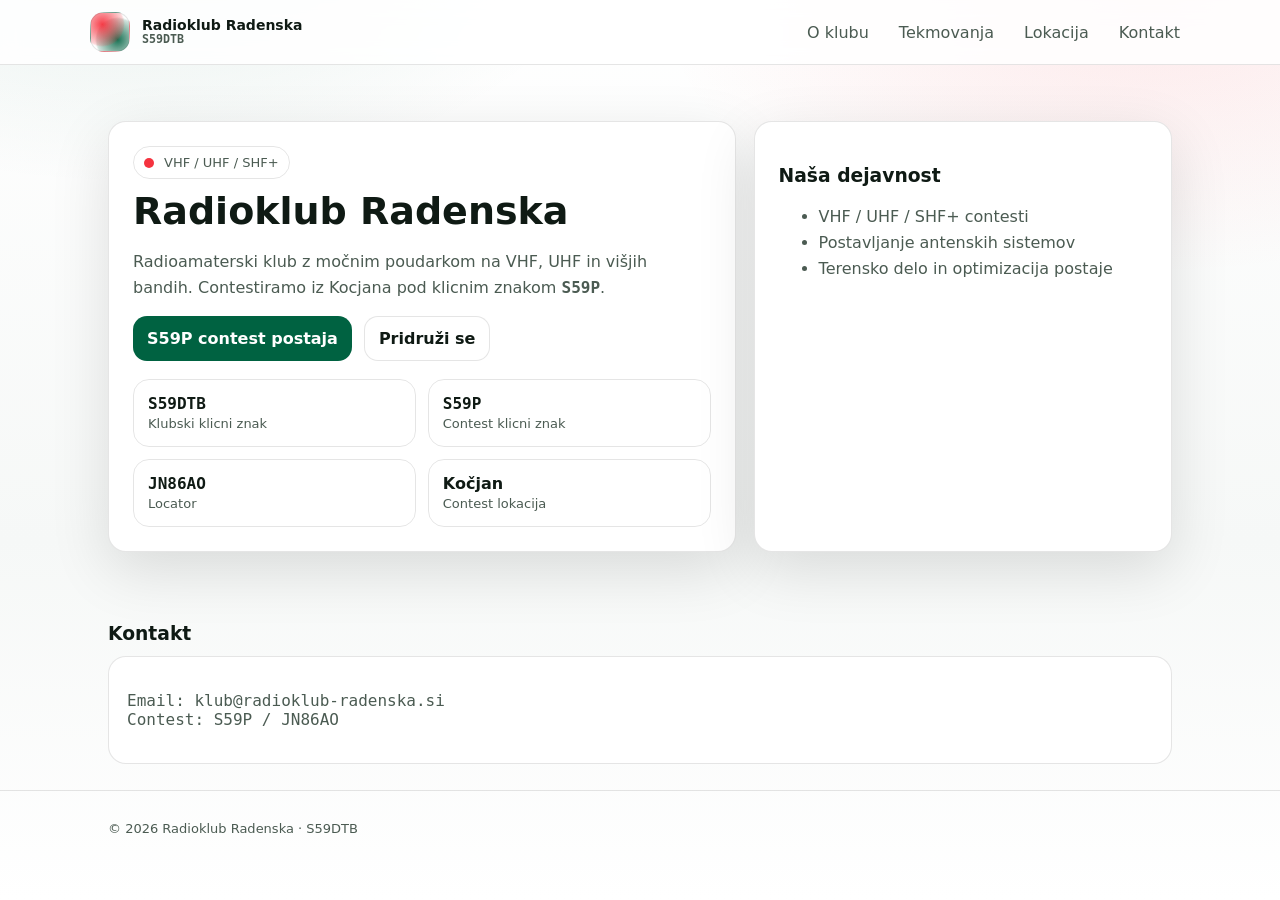
==== commit 7e093798: "Fix typo in location name from 'Kočjana' to 'Kocjana'" ====
--- a/index.html
+++ b/index.html
@@ -35,7 +35,7 @@
       <h2>Radioklub Radenska</h2>
       <p>
         Radioamaterski klub z močnim poudarkom na VHF, UHF in višjih bandih.
-        Contestiramo iz Kočjana pod klicnim znakom <b class="mono">S59P</b>.
+        Contestiramo iz Kocjana pod klicnim znakom <b class="mono">S59P</b>.
       </p>
       <div class="cta">
         <a class="btn primary" href="#contesting">S59P contest postaja</a>
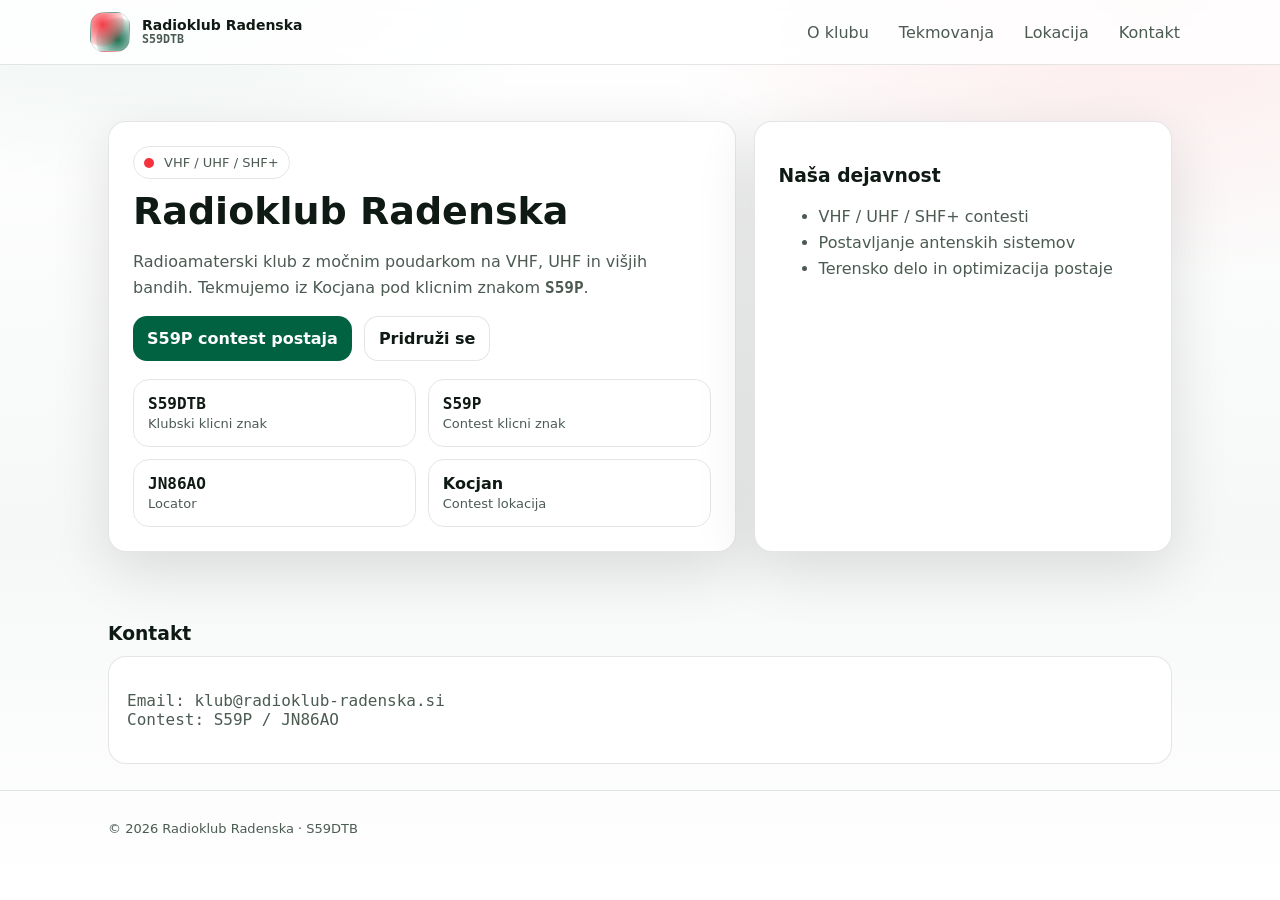
==== commit 4eabe6ea: "Fix typo in contest location name" ====
--- a/index.html
+++ b/index.html
@@ -35,7 +35,7 @@
       <h2>Radioklub Radenska</h2>
       <p>
         Radioamaterski klub z močnim poudarkom na VHF, UHF in višjih bandih.
-        Contestiramo iz Kocjana pod klicnim znakom <b class="mono">S59P</b>.
+        Tekmujemo iz Kocjana pod klicnim znakom <b class="mono">S59P</b>.
       </p>
       <div class="cta">
         <a class="btn primary" href="#contesting">S59P contest postaja</a>
@@ -46,7 +46,7 @@
         <div class="stat"><b class="mono">S59DTB</b><span>Klubski klicni znak</span></div>
         <div class="stat"><b class="mono">S59P</b><span>Contest klicni znak</span></div>
         <div class="stat"><b class="mono">JN86AO</b><span>Locator</span></div>
-        <div class="stat"><b>Kočjan</b><span>Contest lokacija</span></div>
+        <div class="stat"><b>Kocjan</b><span>Contest lokacija</span></div>
       </div>
     </div>
 
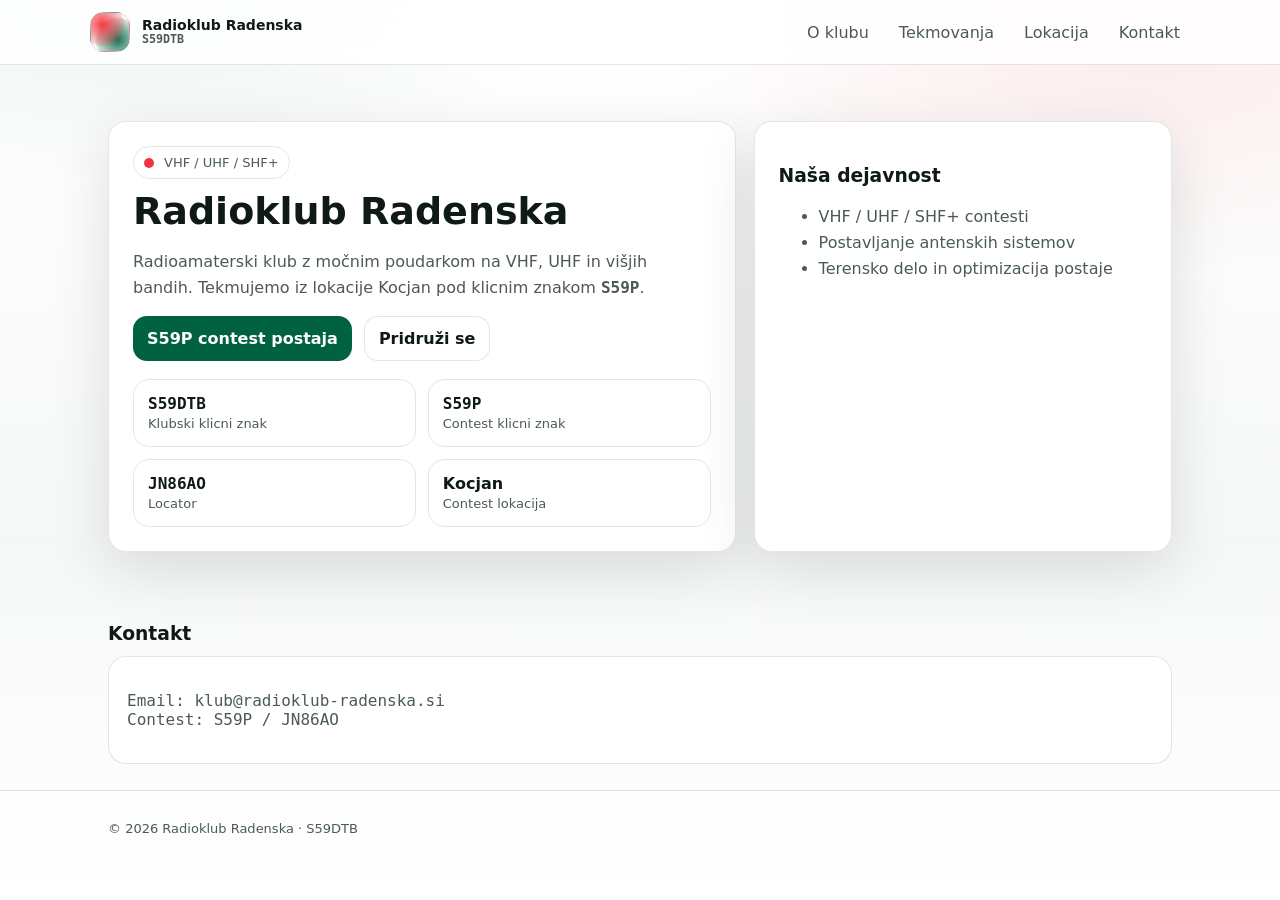
==== commit 43671743: "Correct location description in index.html" ====
--- a/index.html
+++ b/index.html
@@ -35,7 +35,7 @@
       <h2>Radioklub Radenska</h2>
       <p>
         Radioamaterski klub z močnim poudarkom na VHF, UHF in višjih bandih.
-        Tekmujemo iz Kocjana pod klicnim znakom <b class="mono">S59P</b>.
+        Tekmujemo iz lokacije Kocjan pod klicnim znakom <b class="mono">S59P</b>.
       </p>
       <div class="cta">
         <a class="btn primary" href="#contesting">S59P contest postaja</a>
